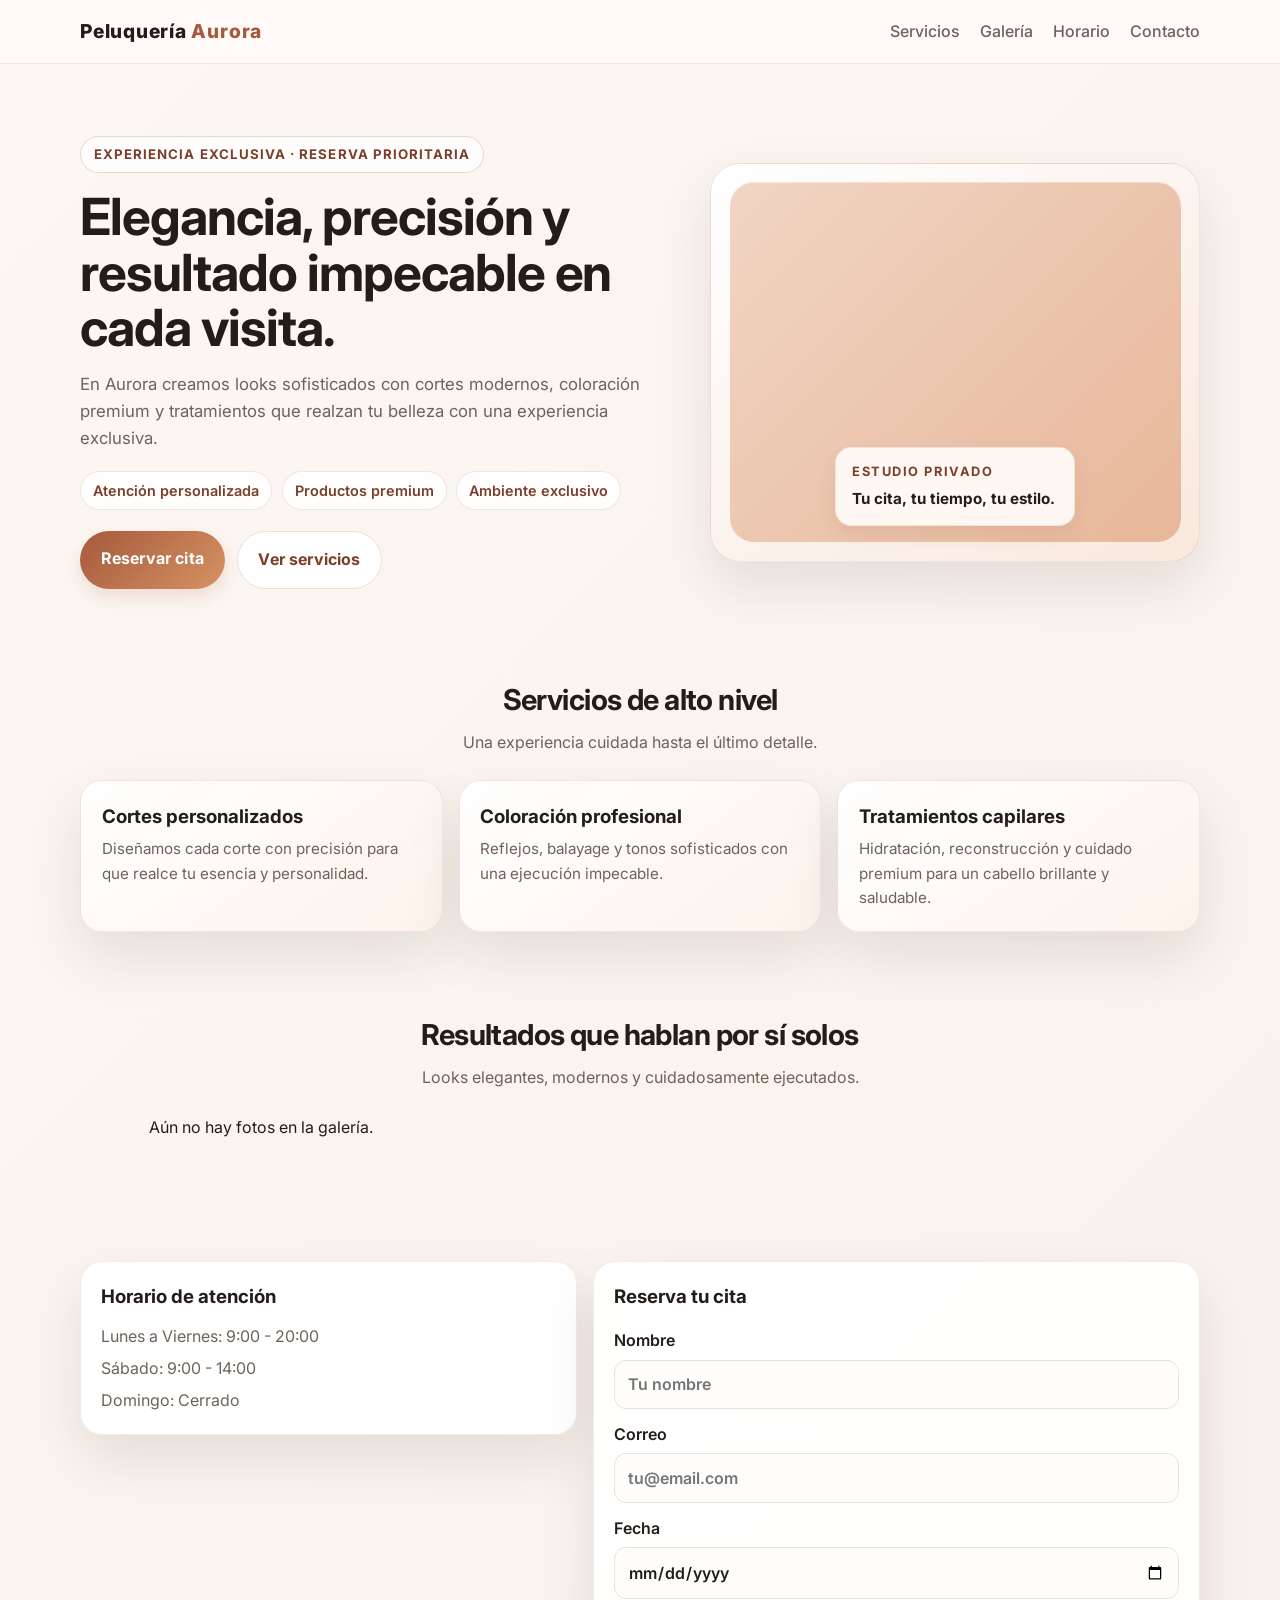
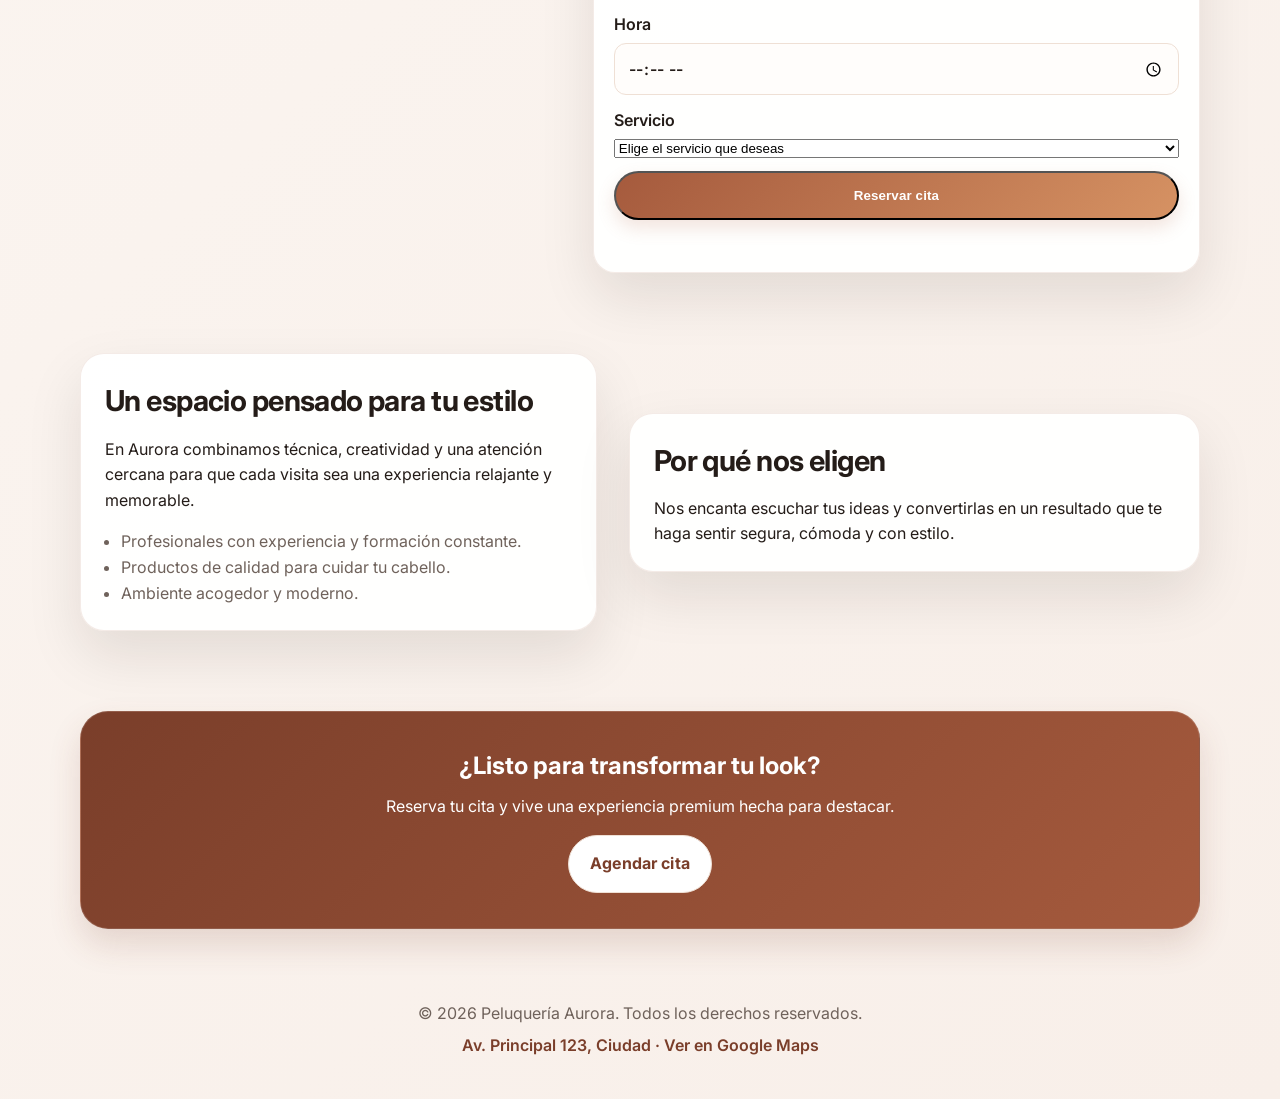
==== frontend/index.html @ 72f7fabd "barberia" ====
<!DOCTYPE html>
<html lang="es">
  <head>
    <meta charset="UTF-8" />
    <meta name="viewport" content="width=device-width, initial-scale=1.0" />
    <title>Peluquería Aurora | Estilo y cuidado para tu cabello</title>
    <meta
      name="description"
      content="Descubre una peluquería moderna con cortes, coloración y tratamientos personalizados."
    />
    <link rel="preconnect" href="https://fonts.googleapis.com" />
    <link rel="preconnect" href="https://fonts.gstatic.com" crossorigin />
    <link
      href="https://fonts.googleapis.com/css2?family=Inter:wght@400;500;600;700;800&display=swap"
      rel="stylesheet"
    />
    <link rel="stylesheet" href="styles.css" />
  </head>
  <body>
    <header>
      <div class="container">
        <nav>
          <a href="#" class="brand">Peluquería <span>Aurora</span></a>
          <div class="nav-links">
            <a href="#servicios">Servicios</a>
            <a href="#galeria">Galería</a>
            <a href="#horario">Horario</a>
            <a href="#contacto">Contacto</a>
          </div>
        </nav>
      </div>
    </header>

    <main>
      <section class="hero">
        <div class="container hero-grid">
          <div class="hero-content">
            <div class="hero-badge">Experiencia exclusiva · Reserva prioritaria</div>
            <h1>Elegancia, precisión y resultado impecable en cada visita.</h1>
            <p>
              En Aurora creamos looks sofisticados con cortes modernos, coloración premium y
              tratamientos que realzan tu belleza con una experiencia exclusiva.
            </p>
            <div class="hero-highlights">
              <span class="highlight-pill">Atención personalizada</span>
              <span class="highlight-pill">Productos premium</span>
              <span class="highlight-pill">Ambiente exclusivo</span>
            </div>
            <div class="button-group">
              <a href="#contacto" class="btn btn-primary">Reservar cita</a>
              <a href="#servicios" class="btn btn-secondary">Ver servicios</a>
            </div>
          </div>
          <div class="hero-card">
            <div class="image-placeholder">
              <div class="overlay-card">
                <span>Estudio privado</span>
                <p>Tu cita, tu tiempo, tu estilo.</p>
              </div>
            </div>
          </div>
        </div>
      </section>

      <section id="servicios">
        <div class="container">
          <div class="section-title">
            <h2>Servicios de alto nivel</h2>
            <p>Una experiencia cuidada hasta el último detalle.</p>
          </div>
          <div class="cards">
            <article class="card">
              <h3>Cortes personalizados</h3>
              <p>Diseñamos cada corte con precisión para que realce tu esencia y personalidad.</p>
            </article>
            <article class="card">
              <h3>Coloración profesional</h3>
              <p>Reflejos, balayage y tonos sofisticados con una ejecución impecable.</p>
            </article>
            <article class="card">
              <h3>Tratamientos capilares</h3>
              <p>Hidratación, reconstrucción y cuidado premium para un cabello brillante y saludable.</p>
            </article>
          </div>
        </div>
      </section>

      <section id="galeria">
        <div class="container">
          <div class="section-title">
            <h2>Resultados que hablan por sí solos</h2>
            <p>Looks elegantes, modernos y cuidadosamente ejecutados.</p>
          </div>
          <div class="gallery-grid" id="gallery-grid">
            <article class="gallery-card">
              <div class="gallery-image gallery-one"></div>
              <h3>Cortes modernos</h3>
              <p>Texturas limpias, volumen elegante y personalidad.</p>
            </article>
            <article class="gallery-card">
              <div class="gallery-image gallery-two"></div>
              <h3>Color sofisticado</h3>
              <p>Paletas de color con profundidad, luminosidad y refinamiento.</p>
            </article>
            <article class="gallery-card">
              <div class="gallery-image gallery-three"></div>
              <h3>Estilo y cuidado</h3>
              <p>Tratamientos que devuelven fuerza, brillo y suavidad.</p>
            </article>
          </div>
          <div class="button-group" id="gallery-pagination" style="justify-content:center; margin-top:1rem;"></div>
        </div>
      </section>

      <section id="horario">
        <div class="container info-grid">
          <div class="schedule-card">
            <h3>Horario de atención</h3>
            <ul>
              <li>Lunes a Viernes: 9:00 - 20:00</li>
              <li>Sábado: 9:00 - 14:00</li>
              <li>Domingo: Cerrado</li>
            </ul>
          </div>
          <form class="contact-form" id="reservation-form">
            <h3>Reserva tu cita</h3>
            <label>
              Nombre
              <input type="text" name="name" placeholder="Tu nombre" required />
            </label>
            <label>
              Correo
              <input type="email" name="email" placeholder="tu@email.com" required />
            </label>
            <label>
              Fecha
              <input type="date" name="date" required />
            </label>
            <label>
              Hora
              <input type="time" name="time" required />
            </label>
            <label>
              Servicio
              <select name="service" required>
                <option value="">Elige el servicio que deseas</option>
                <option value="Corte personalizado">Corte personalizado</option>
                <option value="Coloración profesional">Coloración profesional</option>
                <option value="Tratamiento capilar">Tratamiento capilar</option>
              </select>
            </label>
            <button type="submit" class="btn btn-primary">Reservar cita</button>
            <p class="form-message" id="form-message"></p>
          </form>
        </div>
      </section>

      <section id="sobre-nosotros">
        <div class="container about">
          <div class="about-box">
            <div class="section-title" style="text-align: left; margin-bottom: 0.75rem;">
              <h2>Un espacio pensado para tu estilo</h2>
            </div>
            <p>
              En Aurora combinamos técnica, creatividad y una atención cercana para que cada visita
              sea una experiencia relajante y memorable.
            </p>
            <ul class="about-list">
              <li>Profesionales con experiencia y formación constante.</li>
              <li>Productos de calidad para cuidar tu cabello.</li>
              <li>Ambiente acogedor y moderno.</li>
            </ul>
          </div>
          <div class="about-box">
            <div class="section-title" style="text-align: left; margin-bottom: 0.75rem;">
              <h2>Por qué nos eligen</h2>
            </div>
            <p>
              Nos encanta escuchar tus ideas y convertirlas en un resultado que te haga sentir
              segura, cómoda y con estilo.
            </p>
          </div>
        </div>
      </section>

      <section id="contacto">
        <div class="container">
          <div class="contact-banner">
            <h2>¿Listo para transformar tu look?</h2>
            <p style="margin: 0.5rem 0 1rem;">Reserva tu cita y vive una experiencia premium hecha para destacar.</p>
            <a href="https://wa.me/19143300160?text=Hola,%20quiero%20agendar%20una%20cita%20y%20recibir%20m%C3%A1s%20informaci%C3%B3n." class="btn btn-secondary" style="background: white; color: var(--primary-dark);">Agendar cita</a>
          </div>
        </div>
      </section>
    </main>

    <footer>
      <div class="container">
        <div class="footer-content">
          <p>© <span data-year></span> Peluquería Aurora. Todos los derechos reservados.</p>
          <a
            class="footer-link"
            href="https://www.google.com/maps/search/?api=1&query=Peluquería+Aurora"
            target="_blank"
            rel="noopener noreferrer"
          >
            Av. Principal 123, Ciudad · Ver en Google Maps
          </a>
        </div>
      </div>
    </footer>

    <script src="script.js"></script>
  </body>
</html>
---- frontend/styles.css ----
:root {
  --bg: #fcf7f3;
  --surface: #ffffff;
  --text: #241c18;
  --muted: #6f625b;
  --primary: #a55a3d;
  --primary-dark: #7a3e2a;
  --accent: #f1d5c4;
  --accent-2: #e8b799;
  --accent-3: #d69263;
  --border: #efe0d5;
  --shadow: 0 24px 55px rgba(31, 16, 10, 0.1);
}

* {
  box-sizing: border-box;
  margin: 0;
  padding: 0;
}

body {
  font-family: 'Inter', sans-serif;
  color: var(--text);
  background: linear-gradient(135deg, #fcf7f3 0%, #f8efe9 100%);
  line-height: 1.6;
  overflow-x: hidden;
}

a {
  color: inherit;
  text-decoration: none;
}

img {
  max-width: 100%;
  display: block;
}

.container {
  width: min(1120px, calc(100% - 2rem));
  margin: 0 auto;
}

header {
  background: rgba(255, 250, 247, 0.95);
  position: sticky;
  top: 0;
  z-index: 10;
  border-bottom: 1px solid rgba(167, 102, 70, 0.12);
}

nav {
  display: flex;
  justify-content: space-between;
  align-items: center;
  padding: 1rem 0;
}

.brand {
  font-size: 1.2rem;
  font-weight: 800;
  letter-spacing: 0.04em;
}

.brand span {
  color: var(--primary);
}

.nav-links {
  display: flex;
  gap: 1.25rem;
  color: var(--muted);
  font-weight: 500;
}

.hero {
  padding: 4.5rem 0 3rem;
}

.hero-grid {
  display: grid;
  grid-template-columns: 1.1fr 0.9fr;
  gap: 2rem;
  align-items: center;
}

.hero-content {
  max-width: 640px;
}

.hero-badge {
  display: inline-block;
  padding: 0.45rem 0.8rem;
  border-radius: 999px;
  border: 1px solid rgba(167, 102, 70, 0.24);
  background: rgba(255, 255, 255, 0.72);
  color: var(--primary-dark);
  font-size: 0.83rem;
  font-weight: 700;
  letter-spacing: 0.08em;
  text-transform: uppercase;
  margin-bottom: 1rem;
}

.hero h1 {
  font-size: clamp(2rem, 4vw, 3.25rem);
  line-height: 1.08;
  margin-bottom: 1rem;
  letter-spacing: -0.02em;
}

.hero p {
  color: var(--muted);
  font-size: 1.05rem;
  margin-bottom: 1.2rem;
  max-width: 600px;
}

.hero-highlights {
  display: flex;
  flex-wrap: wrap;
  gap: 0.6rem;
  margin-bottom: 1.3rem;
}

.highlight-pill {
  padding: 0.45rem 0.75rem;
  border-radius: 999px;
  background: rgba(255, 255, 255, 0.84);
  border: 1px solid rgba(167, 102, 70, 0.16);
  color: var(--primary-dark);
  font-size: 0.9rem;
  font-weight: 600;
}

.button-group {
  display: flex;
  flex-wrap: wrap;
  gap: 0.75rem;
}

.btn {
  display: inline-block;
  border-radius: 999px;
  padding: 0.95rem 1.3rem;
  font-weight: 700;
  letter-spacing: 0.01em;
  transition: transform 0.2s ease, box-shadow 0.2s ease, background 0.2s ease;
}

.btn:hover {
  transform: translateY(-2px);
  box-shadow: 0 10px 20px rgba(122, 62, 42, 0.12);
}

.btn-primary {
  background: linear-gradient(135deg, var(--primary), var(--accent-3));
  color: white;
  box-shadow: 0 8px 18px rgba(185, 107, 79, 0.18);
}

.btn-secondary {
  background: rgba(255, 255, 255, 0.95);
  color: var(--primary-dark);
  border: 1px solid var(--border);
}

.hero-card {
  background: linear-gradient(145deg, rgba(255,255,255,0.95), rgba(248,231,220,0.95));
  border: 1px solid rgba(167, 102, 70, 0.16);
  border-radius: 30px;
  padding: 1.15rem;
  box-shadow: var(--shadow);
}

.hero-card .image-placeholder {
  background: linear-gradient(135deg, var(--accent), var(--accent-2));
  border-radius: 24px;
  min-height: 360px;
  display: flex;
  align-items: end;
  justify-content: center;
  padding: 1rem;
  color: var(--primary-dark);
  font-weight: 700;
  box-shadow: inset 0 1px 0 rgba(255,255,255,0.4);
}

.overlay-card {
  background: rgba(255, 250, 247, 0.94);
  border: 1px solid rgba(167, 102, 70, 0.14);
  border-radius: 16px;
  padding: 0.9rem 1rem;
  width: 100%;
  max-width: 240px;
  box-shadow: 0 8px 20px rgba(88, 49, 31, 0.08);
}

.overlay-card span {
  display: block;
  font-size: 0.8rem;
  letter-spacing: 0.12em;
  text-transform: uppercase;
  color: var(--primary-dark);
  margin-bottom: 0.25rem;
}

.overlay-card p {
  margin: 0;
  color: var(--text);
  font-size: 0.95rem;
}

section {
  padding: 2.5rem 0;
}

.section-title {
  text-align: center;
  margin-bottom: 1.5rem;
}

.section-title h2 {
  font-size: 1.8rem;
  margin-bottom: 0.45rem;
  letter-spacing: -0.02em;
}

.section-title p {
  color: var(--muted);
}

.cards {
  display: grid;
  grid-template-columns: repeat(3, 1fr);
  gap: 1rem;
}

.card {
  background: linear-gradient(145deg, rgba(255,255,255,0.97), rgba(252, 242, 234, 0.96));
  border: 1px solid rgba(167, 102, 70, 0.14);
  border-radius: 22px;
  padding: 1.3rem;
  box-shadow: var(--shadow);
}

.card h3 {
  margin-bottom: 0.35rem;
}

.card p {
  color: var(--muted);
  font-size: 0.95rem;
}

.gallery-grid,
.testimonial-grid {
  display: grid;
  grid-template-columns: repeat(3, 1fr);
  gap: 1rem;
}

.gallery-card,
.review-card,
.schedule-card,
.contact-form {
  background: rgba(255,255,255,0.95);
  border: 1px solid rgba(167, 102, 70, 0.13);
  border-radius: 22px;
  padding: 1.25rem;
  box-shadow: var(--shadow);
}

.gallery-image {
  border-radius: 14px;
  min-height: 180px;
  margin-bottom: 0.8rem;
  background-size: cover;
  background-position: center;
}

.gallery-one {
  background: linear-gradient(135deg, #f8ddd0, #e9aa83);
}

.gallery-two {
  background: linear-gradient(135deg, #f4dbc8, #ca7a53);
}

.gallery-three {
  background: linear-gradient(135deg, #f6e2d2, #a95c3b);
}

.review-card p {
  color: var(--muted);
  margin-bottom: 0.5rem;
}

.info-grid {
  display: grid;
  grid-template-columns: 0.9fr 1.1fr;
  gap: 1rem;
  align-items: start;
}

.schedule-card ul {
  list-style: none;
  margin-top: 0.8rem;
  color: var(--muted);
}

.schedule-card li + li {
  margin-top: 0.4rem;
}

.contact-form {
  display: flex;
  flex-direction: column;
  gap: 0.8rem;
}

.contact-form h3 {
  margin-bottom: 0.25rem;
}

.contact-form label {
  display: flex;
  flex-direction: column;
  gap: 0.35rem;
  font-weight: 600;
  color: var(--text);
}

.contact-form input,
.contact-form textarea {
  border: 1px solid var(--border);
  border-radius: 12px;
  padding: 0.7rem 0.8rem;
  font: inherit;
  color: var(--text);
  background: #fffdfb;
}

.contact-form input:focus,
.contact-form textarea:focus {
  outline: 2px solid rgba(185, 107, 79, 0.2);
  border-color: var(--primary);
}

.form-message {
  min-height: 1.2rem;
  color: var(--primary-dark);
  font-weight: 600;
}

.about {
  display: grid;
  grid-template-columns: 0.95fr 1.05fr;
  gap: 2rem;
  align-items: center;
}

.about-box {
  background: rgba(255,255,255,0.95);
  border: 1px solid rgba(167, 102, 70, 0.13);
  border-radius: 24px;
  padding: 1.5rem;
  box-shadow: var(--shadow);
}

.about-list {
  margin-top: 1rem;
  padding-left: 1rem;
  color: var(--muted);
}

.contact-banner {
  background: linear-gradient(135deg, var(--primary-dark), var(--primary));
  color: white;
  border-radius: 28px;
  padding: 2.2rem;
  text-align: center;
  box-shadow: 0 16px 32px rgba(122, 62, 42, 0.16);
  border: 1px solid rgba(255,255,255,0.14);
}

footer {
  padding: 2rem 0 2.5rem;
  color: var(--muted);
  text-align: center;
}

.footer-content {
  display: flex;
  flex-direction: column;
  gap: 0.4rem;
  align-items: center;
}

.footer-link {
  color: var(--primary-dark);
  font-weight: 600;
}

@media (max-width: 860px) {
  .hero-grid,
  .about,
  .cards,
  .gallery-grid,
  .testimonial-grid,
  .info-grid {
    grid-template-columns: 1fr;
  }

  .hero {
    padding-top: 2.5rem;
  }
}

@media (max-width: 640px) {
  .nav-links {
    display: none;
  }

  .hero h1 {
    font-size: 2rem;
  }
}
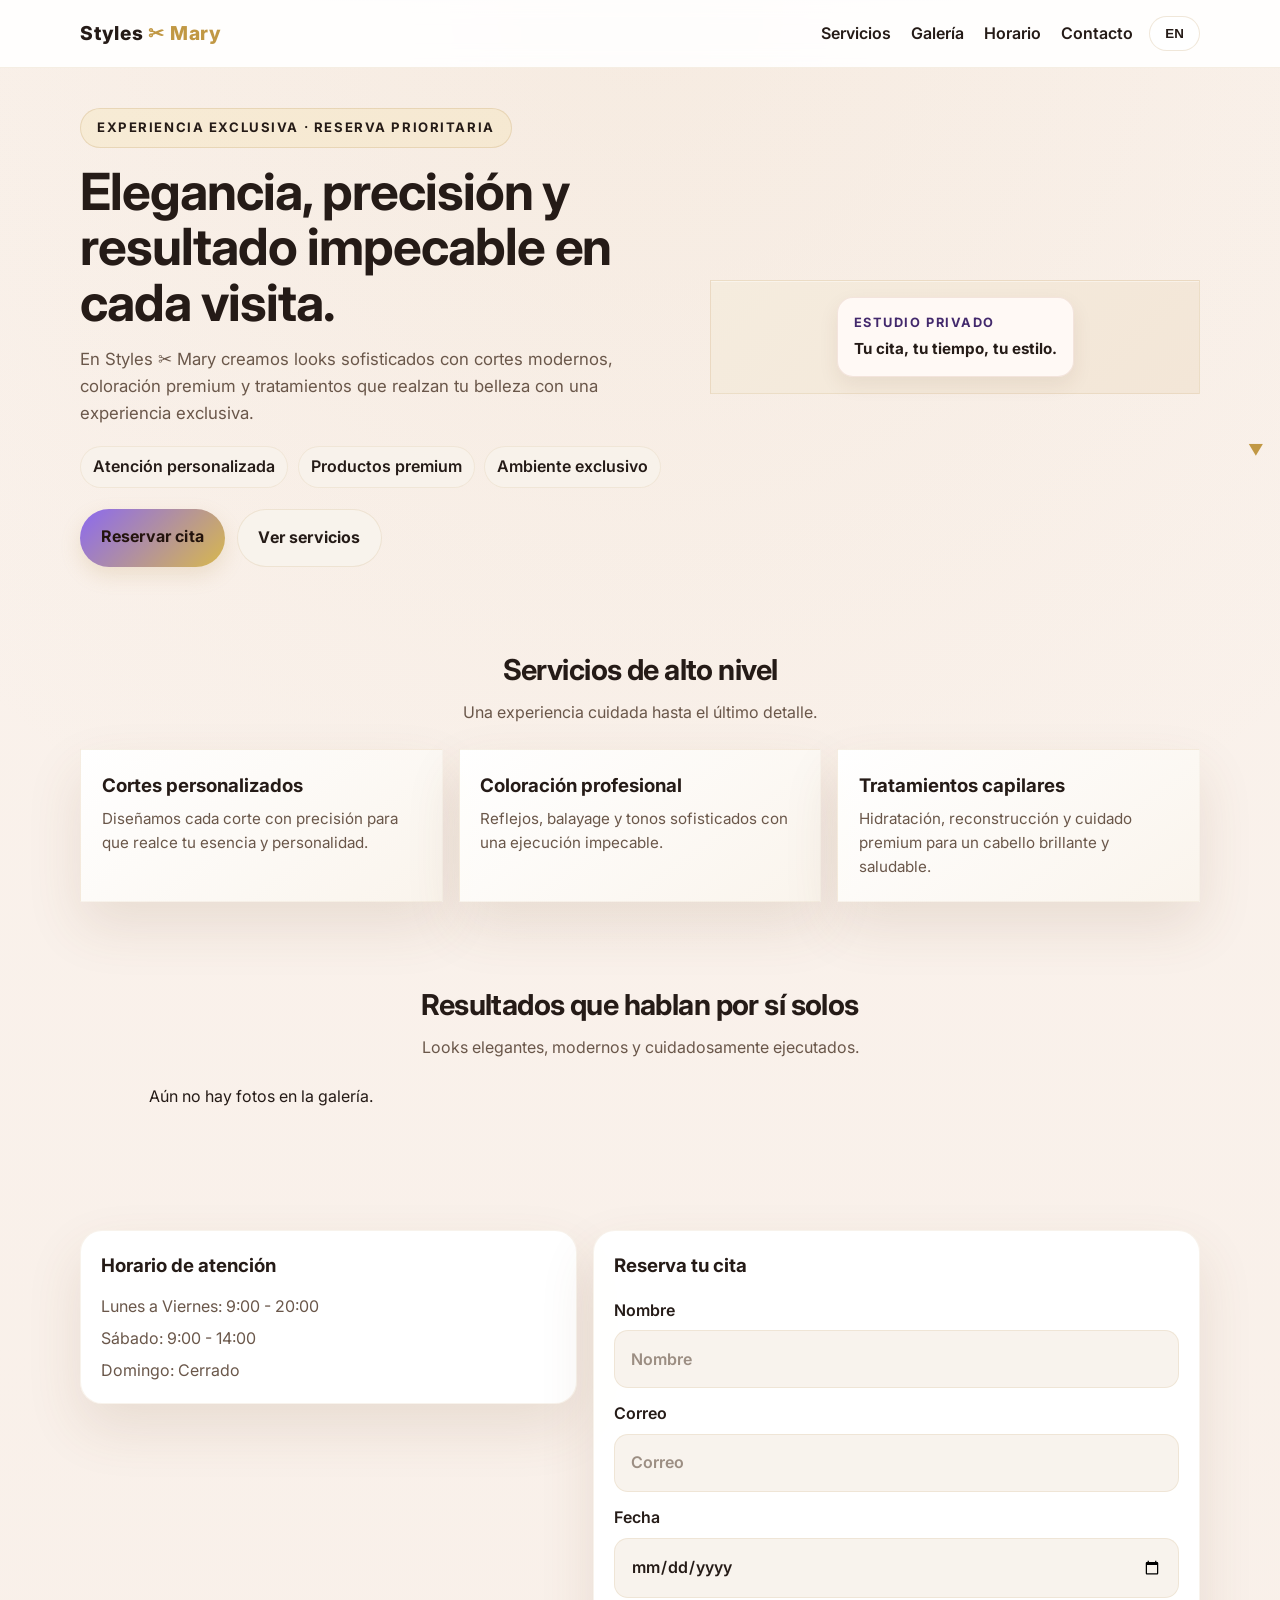
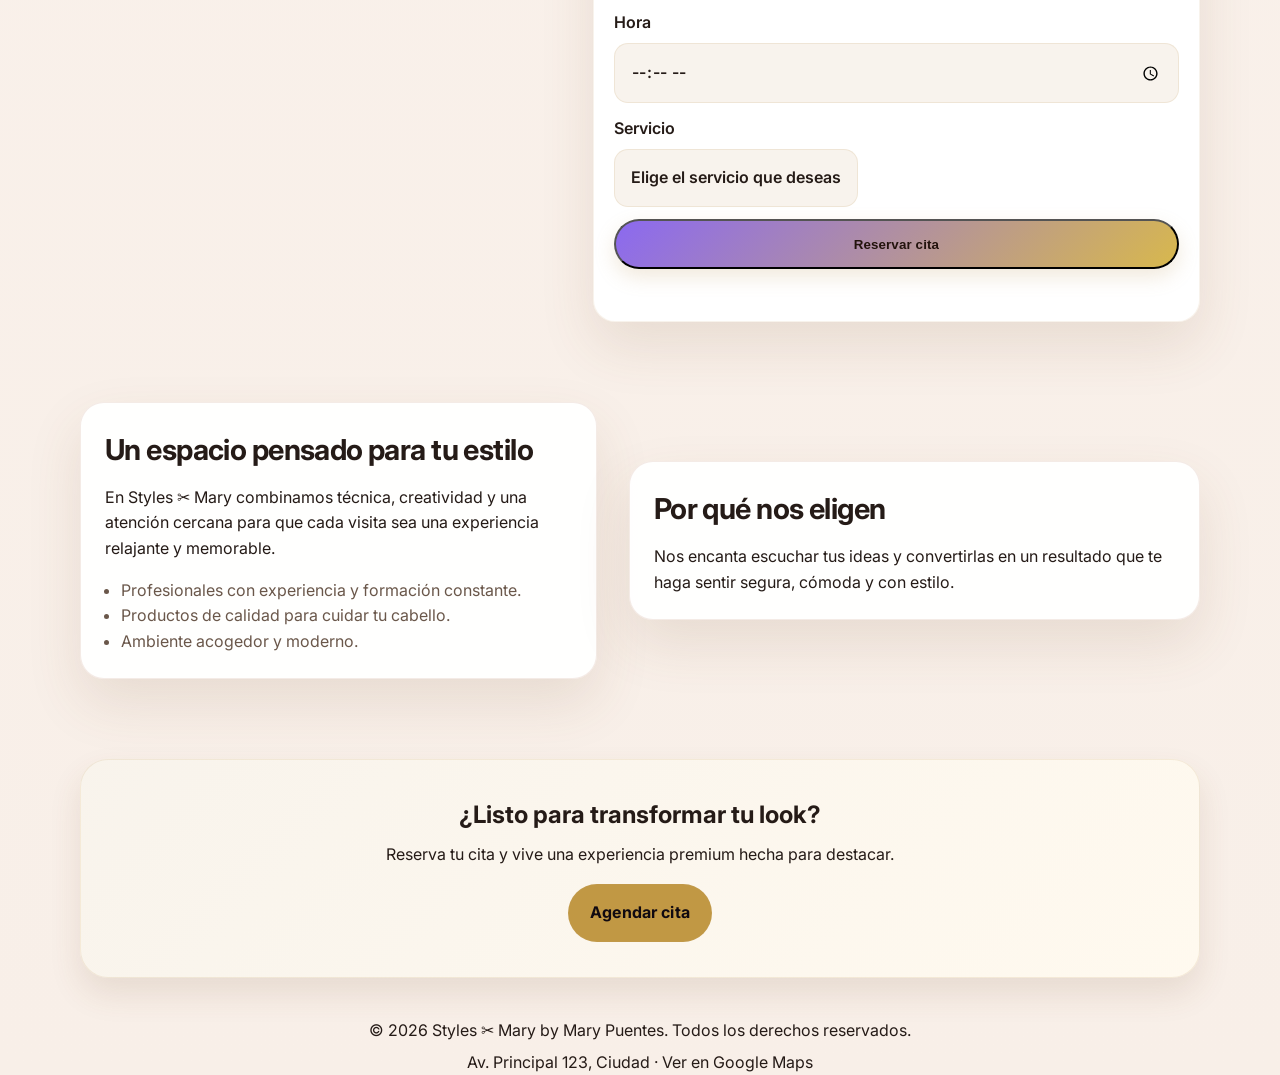
==== commit 8810287c: "Primer despliegue de mi app con Postgres" ====
--- a/frontend/index.html
+++ b/frontend/index.html
@@ -1,215 +1,221 @@
-<!DOCTYPE html>
-<html lang="es">
-  <head>
-    <meta charset="UTF-8" />
-    <meta name="viewport" content="width=device-width, initial-scale=1.0" />
-    <title>Peluquería Aurora | Estilo y cuidado para tu cabello</title>
-    <meta
-      name="description"
-      content="Descubre una peluquería moderna con cortes, coloración y tratamientos personalizados."
-    />
-    <link rel="preconnect" href="https://fonts.googleapis.com" />
-    <link rel="preconnect" href="https://fonts.gstatic.com" crossorigin />
-    <link
-      href="https://fonts.googleapis.com/css2?family=Inter:wght@400;500;600;700;800&display=swap"
-      rel="stylesheet"
-    />
-    <link rel="stylesheet" href="styles.css" />
-  </head>
-  <body>
-    <header>
-      <div class="container">
-        <nav>
-          <a href="#" class="brand">Peluquería <span>Aurora</span></a>
-          <div class="nav-links">
-            <a href="#servicios">Servicios</a>
-            <a href="#galeria">Galería</a>
-            <a href="#horario">Horario</a>
-            <a href="#contacto">Contacto</a>
-          </div>
-        </nav>
-      </div>
-    </header>
-
-    <main>
-      <section class="hero">
-        <div class="container hero-grid">
-          <div class="hero-content">
-            <div class="hero-badge">Experiencia exclusiva · Reserva prioritaria</div>
-            <h1>Elegancia, precisión y resultado impecable en cada visita.</h1>
-            <p>
-              En Aurora creamos looks sofisticados con cortes modernos, coloración premium y
-              tratamientos que realzan tu belleza con una experiencia exclusiva.
-            </p>
-            <div class="hero-highlights">
-              <span class="highlight-pill">Atención personalizada</span>
-              <span class="highlight-pill">Productos premium</span>
-              <span class="highlight-pill">Ambiente exclusivo</span>
-            </div>
-            <div class="button-group">
-              <a href="#contacto" class="btn btn-primary">Reservar cita</a>
-              <a href="#servicios" class="btn btn-secondary">Ver servicios</a>
-            </div>
-          </div>
-          <div class="hero-card">
-            <div class="image-placeholder">
-              <div class="overlay-card">
-                <span>Estudio privado</span>
-                <p>Tu cita, tu tiempo, tu estilo.</p>
-              </div>
-            </div>
-          </div>
-        </div>
-      </section>
-
-      <section id="servicios">
-        <div class="container">
-          <div class="section-title">
-            <h2>Servicios de alto nivel</h2>
-            <p>Una experiencia cuidada hasta el último detalle.</p>
-          </div>
-          <div class="cards">
-            <article class="card">
-              <h3>Cortes personalizados</h3>
-              <p>Diseñamos cada corte con precisión para que realce tu esencia y personalidad.</p>
-            </article>
-            <article class="card">
-              <h3>Coloración profesional</h3>
-              <p>Reflejos, balayage y tonos sofisticados con una ejecución impecable.</p>
-            </article>
-            <article class="card">
-              <h3>Tratamientos capilares</h3>
-              <p>Hidratación, reconstrucción y cuidado premium para un cabello brillante y saludable.</p>
-            </article>
-          </div>
-        </div>
-      </section>
-
-      <section id="galeria">
-        <div class="container">
-          <div class="section-title">
-            <h2>Resultados que hablan por sí solos</h2>
-            <p>Looks elegantes, modernos y cuidadosamente ejecutados.</p>
-          </div>
-          <div class="gallery-grid" id="gallery-grid">
-            <article class="gallery-card">
-              <div class="gallery-image gallery-one"></div>
-              <h3>Cortes modernos</h3>
-              <p>Texturas limpias, volumen elegante y personalidad.</p>
-            </article>
-            <article class="gallery-card">
-              <div class="gallery-image gallery-two"></div>
-              <h3>Color sofisticado</h3>
-              <p>Paletas de color con profundidad, luminosidad y refinamiento.</p>
-            </article>
-            <article class="gallery-card">
-              <div class="gallery-image gallery-three"></div>
-              <h3>Estilo y cuidado</h3>
-              <p>Tratamientos que devuelven fuerza, brillo y suavidad.</p>
-            </article>
-          </div>
-          <div class="button-group" id="gallery-pagination" style="justify-content:center; margin-top:1rem;"></div>
-        </div>
-      </section>
-
-      <section id="horario">
-        <div class="container info-grid">
-          <div class="schedule-card">
-            <h3>Horario de atención</h3>
-            <ul>
-              <li>Lunes a Viernes: 9:00 - 20:00</li>
-              <li>Sábado: 9:00 - 14:00</li>
-              <li>Domingo: Cerrado</li>
-            </ul>
-          </div>
-          <form class="contact-form" id="reservation-form">
-            <h3>Reserva tu cita</h3>
-            <label>
-              Nombre
-              <input type="text" name="name" placeholder="Tu nombre" required />
-            </label>
-            <label>
-              Correo
-              <input type="email" name="email" placeholder="tu@email.com" required />
-            </label>
-            <label>
-              Fecha
-              <input type="date" name="date" required />
-            </label>
-            <label>
-              Hora
-              <input type="time" name="time" required />
-            </label>
-            <label>
-              Servicio
-              <select name="service" required>
-                <option value="">Elige el servicio que deseas</option>
-                <option value="Corte personalizado">Corte personalizado</option>
-                <option value="Coloración profesional">Coloración profesional</option>
-                <option value="Tratamiento capilar">Tratamiento capilar</option>
-              </select>
-            </label>
-            <button type="submit" class="btn btn-primary">Reservar cita</button>
-            <p class="form-message" id="form-message"></p>
-          </form>
-        </div>
-      </section>
-
-      <section id="sobre-nosotros">
-        <div class="container about">
-          <div class="about-box">
-            <div class="section-title" style="text-align: left; margin-bottom: 0.75rem;">
-              <h2>Un espacio pensado para tu estilo</h2>
-            </div>
-            <p>
-              En Aurora combinamos técnica, creatividad y una atención cercana para que cada visita
-              sea una experiencia relajante y memorable.
-            </p>
-            <ul class="about-list">
-              <li>Profesionales con experiencia y formación constante.</li>
-              <li>Productos de calidad para cuidar tu cabello.</li>
-              <li>Ambiente acogedor y moderno.</li>
-            </ul>
-          </div>
-          <div class="about-box">
-            <div class="section-title" style="text-align: left; margin-bottom: 0.75rem;">
-              <h2>Por qué nos eligen</h2>
-            </div>
-            <p>
-              Nos encanta escuchar tus ideas y convertirlas en un resultado que te haga sentir
-              segura, cómoda y con estilo.
-            </p>
-          </div>
-        </div>
-      </section>
-
-      <section id="contacto">
-        <div class="container">
-          <div class="contact-banner">
-            <h2>¿Listo para transformar tu look?</h2>
-            <p style="margin: 0.5rem 0 1rem;">Reserva tu cita y vive una experiencia premium hecha para destacar.</p>
-            <a href="https://wa.me/19143300160?text=Hola,%20quiero%20agendar%20una%20cita%20y%20recibir%20m%C3%A1s%20informaci%C3%B3n." class="btn btn-secondary" style="background: white; color: var(--primary-dark);">Agendar cita</a>
-          </div>
-        </div>
-      </section>
-    </main>
-
-    <footer>
-      <div class="container">
-        <div class="footer-content">
-          <p>© <span data-year></span> Peluquería Aurora. Todos los derechos reservados.</p>
-          <a
-            class="footer-link"
-            href="https://www.google.com/maps/search/?api=1&query=Peluquería+Aurora"
-            target="_blank"
-            rel="noopener noreferrer"
-          >
-            Av. Principal 123, Ciudad · Ver en Google Maps
-          </a>
-        </div>
-      </div>
-    </footer>
-
-    <script src="script.js"></script>
-  </body>
-</html>
+<!DOCTYPE html>
+<html lang="es">
+  <head>
+    <meta charset="UTF-8" />
+    <meta name="viewport" content="width=device-width, initial-scale=1.0" />
+    <title data-i18n="titleTag">Styles ✂ Mary | Salón premium de Mary Puentes</title>
+    <meta
+      name="description"
+      content="Styles ✂ Mary es un salón premium de Mary Puentes con cortes, color y tratamientos exclusivos."
+      data-i18n-meta="metaDescription"
+    />
+    <link rel="preconnect" href="https://fonts.googleapis.com" />
+    <link rel="preconnect" href="https://fonts.gstatic.com" crossorigin />
+    <link
+      href="https://fonts.googleapis.com/css2?family=Inter:wght@400;500;600;700;800&display=swap"
+      rel="stylesheet"
+    />
+    <link rel="stylesheet" href="styles.css" />
+  </head>
+  <body>
+    <header>
+      <div class="container">
+        <nav>
+          <a href="#" class="brand">Styles <span>✂ Mary</span></a>
+          <div class="nav-actions">
+            <div class="nav-links">
+              <a href="#servicios" data-i18n="services">Servicios</a>
+              <a href="#galeria" data-i18n="gallery">Galería</a>
+              <a href="#horario" data-i18n="schedule">Horario</a>
+              <a href="#contacto" data-i18n="contact">Contacto</a>
+            </div>
+            <button class="lang-toggle" id="lang-toggle" type="button">EN</button>
+          </div>
+        </nav>
+      </div>
+    </header>
+
+    <main>
+      <section class="hero">
+        <div class="container hero-grid">
+          <div class="hero-content">
+            <div class="hero-badge" data-i18n="badge">Experiencia premium · Reserva exclusiva</div>
+            <h1 data-i18n="title">Estilo, lujo y resultados impecables con Mary Puentes.</h1>
+            <p data-i18n="description">
+              En Styles ✂ Mary, Mary Puentes crea looks premium con cortes modernos, coloración de alto impacto y tratamientos exclusivos.
+            </p>
+            <div class="hero-highlights">
+              <span class="highlight-pill" data-i18n="highlight1">Atención personalizada</span>
+              <span class="highlight-pill" data-i18n="highlight2">Acabados de lujo</span>
+              <span class="highlight-pill" data-i18n="highlight3">Estilo sofisticado</span>
+            </div>
+            <div class="button-group">
+              <a href="#contacto" class="btn btn-primary" data-i18n="primaryBtn">Reservar cita</a>
+              <a href="#servicios" class="btn btn-secondary" data-i18n="secondaryBtn">Ver servicios</a>
+            </div>
+          </div>
+          <div class="hero-card">
+            <div class="image-placeholder">
+              <div class="overlay-card">
+                <span data-i18n="overlayTitle">Estudio privado</span>
+                <p data-i18n="overlayText">Tu cita, tu tiempo, tu estilo.</p>
+              </div>
+            </div>
+          </div>
+        </div>
+      </section>
+
+      <section id="servicios">
+        <div class="container">
+          <div class="section-title">
+            <h2 data-i18n="sectionTitle1">Servicios de alto nivel</h2>
+            <p data-i18n="sectionText1">Una experiencia cuidada hasta el último detalle.</p>
+          </div>
+          <div class="cards">
+            <article class="card">
+              <h3 data-i18n="card1Title">Cortes personalizados</h3>
+              <p data-i18n="card1Text">Diseñamos cada corte con precisión para que realce tu esencia y personalidad.</p>
+            </article>
+            <article class="card">
+              <h3 data-i18n="card2Title">Coloración profesional</h3>
+              <p data-i18n="card2Text">Reflejos, balayage y tonos sofisticados con una ejecución impecable.</p>
+            </article>
+            <article class="card">
+              <h3 data-i18n="card3Title">Tratamientos capilares</h3>
+              <p data-i18n="card3Text">Hidratación, reconstrucción y cuidado premium para un cabello brillante y saludable.</p>
+            </article>
+          </div>
+        </div>
+      </section>
+
+      <section id="galeria">
+        <div class="container">
+          <div class="section-title">
+            <h2 data-i18n="galleryTitle">Resultados que hablan por sí solos</h2>
+            <p data-i18n="galleryText">Looks elegantes, modernos y cuidadosamente ejecutados.</p>
+          </div>
+          <div class="gallery-grid" id="gallery-grid">
+            <article class="gallery-card">
+              <div class="gallery-image gallery-one"></div>
+              <h3 data-i18n="gallery1Title">Cortes modernos</h3>
+              <p data-i18n="gallery1Text">Texturas limpias, volumen elegante y personalidad.</p>
+            </article>
+            <article class="gallery-card">
+              <div class="gallery-image gallery-two"></div>
+              <h3 data-i18n="gallery2Title">Color sofisticado</h3>
+              <p data-i18n="gallery2Text">Paletas de color con profundidad, luminosidad y refinamiento.</p>
+            </article>
+            <article class="gallery-card">
+              <div class="gallery-image gallery-three"></div>
+              <h3 data-i18n="gallery3Title">Estilo y cuidado</h3>
+              <p data-i18n="gallery3Text">Tratamientos que devuelven fuerza, brillo y suavidad.</p>
+            </article>
+          </div>
+          <div class="button-group gallery-pagination" id="gallery-pagination"></div>
+        </div>
+      </section>
+
+      <section id="horario">
+        <div class="container info-grid">
+          <div class="schedule-card">
+            <h3 data-i18n="scheduleTitle">Horario de atención</h3>
+            <ul>
+              <li data-i18n="scheduleWeekdays">Lunes a Viernes: 9:00 - 20:00</li>
+              <li data-i18n="scheduleSaturday">Sábado: 9:00 - 14:00</li>
+              <li data-i18n="scheduleSunday">Domingo: Cerrado</li>
+            </ul>
+          </div>
+          <form class="contact-form" id="reservation-form">
+            <h3 data-i18n="formTitle">Reserva tu cita</h3>
+            <label>
+              <span data-i18n="nameLabel">Nombre</span>
+              <input type="text" name="name" placeholder="Tu nombre" data-i18n-placeholder="nameLabel" required />
+            </label>
+            <label>
+              <span data-i18n="emailLabel">Correo</span>
+              <input type="email" name="email" placeholder="tu@email.com" data-i18n-placeholder="emailLabel" required />
+            </label>
+            <label>
+              <span data-i18n="dateLabel">Fecha</span>
+              <input type="date" name="date" required />
+            </label>
+            <label>
+              <span data-i18n="timeLabel">Hora</span>
+              <input type="time" name="time" required />
+            </label>
+            <label class="select-label">
+              <span data-i18n="serviceLabel">Servicio</span>
+              <div class="select-wrap">
+                <select name="service" required>
+                  <option value="" data-i18n="servicePlaceholder">Elige el servicio que deseas</option>
+                  <option value="Corte personalizado" data-i18n="serviceOpt1">Corte personalizado</option>
+                  <option value="Coloración profesional" data-i18n="serviceOpt2">Coloración profesional</option>
+                  <option value="Tratamiento capilar" data-i18n="serviceOpt3">Tratamiento capilar</option>
+                </select>
+                <span class="select-arrow">▼</span>
+              </div>
+            </label>
+            <button type="submit" class="btn btn-primary" data-i18n="submitBtn">Reservar cita</button>
+            <p class="form-message" id="form-message"></p>
+          </form>
+        </div>
+      </section>
+
+      <section id="sobre-nosotros">
+        <div class="container about">
+          <div class="about-box">
+            <div class="section-title section-title-left">
+              <h2 data-i18n="aboutTitle1">Un espacio pensado para tu estilo</h2>
+            </div>
+            <p data-i18n="aboutText1">
+              Mary Puentes combina técnica experta, creatividad y una atención dedicada para que cada visita sea una experiencia lujosa y memorable.
+            </p>
+            <ul class="about-list">
+              <li data-i18n="aboutList1">Profesionales con experiencia y formación constante.</li>
+              <li data-i18n="aboutList2">Productos de calidad para cuidar tu cabello.</li>
+              <li data-i18n="aboutList3">Ambiente acogedor y moderno.</li>
+            </ul>
+          </div>
+          <div class="about-box">
+            <div class="section-title section-title-left">
+              <h2 data-i18n="aboutTitle2">Por qué nos eligen</h2>
+            </div>
+            <p data-i18n="aboutText2">
+              Nos encanta escuchar tus ideas y convertirlas en un resultado que te haga sentir
+              segura, cómoda y con estilo.
+            </p>
+          </div>
+        </div>
+      </section>
+
+      <section id="contacto">
+        <div class="container">
+          <div class="contact-banner">
+            <h2 data-i18n="bannerTitle">¿Listo para transformar tu look?</h2>
+            <p class="banner-text" data-i18n="bannerText">Reserva tu cita y vive una experiencia premium hecha para destacar.</p>
+            <a href="https://wa.me/19143300160?text=Hola,%20quiero%20agendar%20una%20cita%20con%20Mary%20Puentes" class="btn btn-secondary whatsapp-link" data-i18n="bannerBtn" data-i18n-href="whatsappHref">Agendar cita</a>
+          </div>
+        </div>
+      </section>
+    </main>
+
+    <footer>
+      <div class="container">
+        <div class="footer-content">
+          <p>© <span data-year></span> <span data-i18n="footerText">Styles ✂ Mary by Mary Puentes. Todos los derechos reservados.</span></p>
+          <a
+            class="footer-link"
+            href="https://www.google.com/maps/place/My+Salon+Suite+of+New+Rochelle/@40.8971447,-73.796011,747m/data=!3m2!1e3!4b1!4m6!3m5!1s0x89c28ddd1dfd01dd:0x34401b28cedd7f88!8m2!3d40.8971447!4d-73.796011!16s%2Fg%2F11pv8j8x1k!18m1!1e1?entry=ttu&g_ep=EgoyMDI2MDYyOS4wIKXMDSoASAFQAw%3D%3D"
+            target="_blank"
+            rel="noopener noreferrer"
+            data-i18n="footerMap"
+          >
+            My Salon Suite of New Rochelle
+          </a>
+        </div>
+      </div>
+    </footer>
+
+    <script src="script.js"></script>
+  </body>
+</html>
--- a/frontend/styles.css
+++ b/frontend/styles.css
@@ -1,428 +1,493 @@
-:root {
-  --bg: #fcf7f3;
-  --surface: #ffffff;
-  --text: #241c18;
-  --muted: #6f625b;
-  --primary: #a55a3d;
-  --primary-dark: #7a3e2a;
-  --accent: #f1d5c4;
-  --accent-2: #e8b799;
-  --accent-3: #d69263;
-  --border: #efe0d5;
-  --shadow: 0 24px 55px rgba(31, 16, 10, 0.1);
-}
-
-* {
-  box-sizing: border-box;
-  margin: 0;
-  padding: 0;
-}
-
-body {
-  font-family: 'Inter', sans-serif;
-  color: var(--text);
-  background: linear-gradient(135deg, #fcf7f3 0%, #f8efe9 100%);
-  line-height: 1.6;
-  overflow-x: hidden;
-}
-
-a {
-  color: inherit;
-  text-decoration: none;
-}
-
-img {
-  max-width: 100%;
-  display: block;
-}
-
-.container {
-  width: min(1120px, calc(100% - 2rem));
-  margin: 0 auto;
-}
-
-header {
-  background: rgba(255, 250, 247, 0.95);
-  position: sticky;
-  top: 0;
-  z-index: 10;
-  border-bottom: 1px solid rgba(167, 102, 70, 0.12);
-}
-
-nav {
-  display: flex;
-  justify-content: space-between;
-  align-items: center;
-  padding: 1rem 0;
-}
-
-.brand {
-  font-size: 1.2rem;
-  font-weight: 800;
-  letter-spacing: 0.04em;
-}
-
-.brand span {
-  color: var(--primary);
-}
-
-.nav-links {
-  display: flex;
-  gap: 1.25rem;
-  color: var(--muted);
-  font-weight: 500;
-}
-
-.hero {
-  padding: 4.5rem 0 3rem;
-}
-
-.hero-grid {
-  display: grid;
-  grid-template-columns: 1.1fr 0.9fr;
-  gap: 2rem;
-  align-items: center;
-}
-
-.hero-content {
-  max-width: 640px;
-}
-
-.hero-badge {
-  display: inline-block;
-  padding: 0.45rem 0.8rem;
-  border-radius: 999px;
-  border: 1px solid rgba(167, 102, 70, 0.24);
-  background: rgba(255, 255, 255, 0.72);
-  color: var(--primary-dark);
-  font-size: 0.83rem;
-  font-weight: 700;
-  letter-spacing: 0.08em;
-  text-transform: uppercase;
-  margin-bottom: 1rem;
-}
-
-.hero h1 {
-  font-size: clamp(2rem, 4vw, 3.25rem);
-  line-height: 1.08;
-  margin-bottom: 1rem;
-  letter-spacing: -0.02em;
-}
-
-.hero p {
-  color: var(--muted);
-  font-size: 1.05rem;
-  margin-bottom: 1.2rem;
-  max-width: 600px;
-}
-
-.hero-highlights {
-  display: flex;
-  flex-wrap: wrap;
-  gap: 0.6rem;
-  margin-bottom: 1.3rem;
-}
-
-.highlight-pill {
-  padding: 0.45rem 0.75rem;
-  border-radius: 999px;
-  background: rgba(255, 255, 255, 0.84);
-  border: 1px solid rgba(167, 102, 70, 0.16);
-  color: var(--primary-dark);
-  font-size: 0.9rem;
-  font-weight: 600;
-}
-
-.button-group {
-  display: flex;
-  flex-wrap: wrap;
-  gap: 0.75rem;
-}
-
-.btn {
-  display: inline-block;
-  border-radius: 999px;
-  padding: 0.95rem 1.3rem;
-  font-weight: 700;
-  letter-spacing: 0.01em;
-  transition: transform 0.2s ease, box-shadow 0.2s ease, background 0.2s ease;
-}
-
-.btn:hover {
-  transform: translateY(-2px);
-  box-shadow: 0 10px 20px rgba(122, 62, 42, 0.12);
-}
-
-.btn-primary {
-  background: linear-gradient(135deg, var(--primary), var(--accent-3));
-  color: white;
-  box-shadow: 0 8px 18px rgba(185, 107, 79, 0.18);
-}
-
-.btn-secondary {
-  background: rgba(255, 255, 255, 0.95);
-  color: var(--primary-dark);
-  border: 1px solid var(--border);
-}
-
-.hero-card {
-  background: linear-gradient(145deg, rgba(255,255,255,0.95), rgba(248,231,220,0.95));
-  border: 1px solid rgba(167, 102, 70, 0.16);
-  border-radius: 30px;
-  padding: 1.15rem;
-  box-shadow: var(--shadow);
-}
-
-.hero-card .image-placeholder {
-  background: linear-gradient(135deg, var(--accent), var(--accent-2));
-  border-radius: 24px;
-  min-height: 360px;
-  display: flex;
-  align-items: end;
-  justify-content: center;
-  padding: 1rem;
-  color: var(--primary-dark);
-  font-weight: 700;
-  box-shadow: inset 0 1px 0 rgba(255,255,255,0.4);
-}
-
-.overlay-card {
-  background: rgba(255, 250, 247, 0.94);
-  border: 1px solid rgba(167, 102, 70, 0.14);
-  border-radius: 16px;
-  padding: 0.9rem 1rem;
-  width: 100%;
-  max-width: 240px;
-  box-shadow: 0 8px 20px rgba(88, 49, 31, 0.08);
-}
-
-.overlay-card span {
-  display: block;
-  font-size: 0.8rem;
-  letter-spacing: 0.12em;
-  text-transform: uppercase;
-  color: var(--primary-dark);
-  margin-bottom: 0.25rem;
-}
-
-.overlay-card p {
-  margin: 0;
-  color: var(--text);
-  font-size: 0.95rem;
-}
-
-section {
-  padding: 2.5rem 0;
-}
-
-.section-title {
-  text-align: center;
-  margin-bottom: 1.5rem;
-}
-
-.section-title h2 {
-  font-size: 1.8rem;
-  margin-bottom: 0.45rem;
-  letter-spacing: -0.02em;
-}
-
-.section-title p {
-  color: var(--muted);
-}
-
-.cards {
-  display: grid;
-  grid-template-columns: repeat(3, 1fr);
-  gap: 1rem;
-}
-
-.card {
-  background: linear-gradient(145deg, rgba(255,255,255,0.97), rgba(252, 242, 234, 0.96));
-  border: 1px solid rgba(167, 102, 70, 0.14);
-  border-radius: 22px;
-  padding: 1.3rem;
-  box-shadow: var(--shadow);
-}
-
-.card h3 {
-  margin-bottom: 0.35rem;
-}
-
-.card p {
-  color: var(--muted);
-  font-size: 0.95rem;
-}
-
-.gallery-grid,
-.testimonial-grid {
-  display: grid;
-  grid-template-columns: repeat(3, 1fr);
-  gap: 1rem;
-}
-
-.gallery-card,
-.review-card,
-.schedule-card,
-.contact-form {
-  background: rgba(255,255,255,0.95);
-  border: 1px solid rgba(167, 102, 70, 0.13);
-  border-radius: 22px;
-  padding: 1.25rem;
-  box-shadow: var(--shadow);
-}
-
-.gallery-image {
-  border-radius: 14px;
-  min-height: 180px;
-  margin-bottom: 0.8rem;
-  background-size: cover;
-  background-position: center;
-}
-
-.gallery-one {
-  background: linear-gradient(135deg, #f8ddd0, #e9aa83);
-}
-
-.gallery-two {
-  background: linear-gradient(135deg, #f4dbc8, #ca7a53);
-}
-
-.gallery-three {
-  background: linear-gradient(135deg, #f6e2d2, #a95c3b);
-}
-
-.review-card p {
-  color: var(--muted);
-  margin-bottom: 0.5rem;
-}
-
-.info-grid {
-  display: grid;
-  grid-template-columns: 0.9fr 1.1fr;
-  gap: 1rem;
-  align-items: start;
-}
-
-.schedule-card ul {
-  list-style: none;
-  margin-top: 0.8rem;
-  color: var(--muted);
-}
-
-.schedule-card li + li {
-  margin-top: 0.4rem;
-}
-
-.contact-form {
-  display: flex;
-  flex-direction: column;
-  gap: 0.8rem;
-}
-
-.contact-form h3 {
-  margin-bottom: 0.25rem;
-}
-
-.contact-form label {
-  display: flex;
-  flex-direction: column;
-  gap: 0.35rem;
-  font-weight: 600;
-  color: var(--text);
-}
-
-.contact-form input,
-.contact-form textarea {
-  border: 1px solid var(--border);
-  border-radius: 12px;
-  padding: 0.7rem 0.8rem;
-  font: inherit;
-  color: var(--text);
-  background: #fffdfb;
-}
-
-.contact-form input:focus,
-.contact-form textarea:focus {
-  outline: 2px solid rgba(185, 107, 79, 0.2);
-  border-color: var(--primary);
-}
-
-.form-message {
-  min-height: 1.2rem;
-  color: var(--primary-dark);
-  font-weight: 600;
-}
-
-.about {
-  display: grid;
-  grid-template-columns: 0.95fr 1.05fr;
-  gap: 2rem;
-  align-items: center;
-}
-
-.about-box {
-  background: rgba(255,255,255,0.95);
-  border: 1px solid rgba(167, 102, 70, 0.13);
-  border-radius: 24px;
-  padding: 1.5rem;
-  box-shadow: var(--shadow);
-}
-
-.about-list {
-  margin-top: 1rem;
-  padding-left: 1rem;
-  color: var(--muted);
-}
-
-.contact-banner {
-  background: linear-gradient(135deg, var(--primary-dark), var(--primary));
-  color: white;
-  border-radius: 28px;
-  padding: 2.2rem;
-  text-align: center;
-  box-shadow: 0 16px 32px rgba(122, 62, 42, 0.16);
-  border: 1px solid rgba(255,255,255,0.14);
-}
-
-footer {
-  padding: 2rem 0 2.5rem;
-  color: var(--muted);
-  text-align: center;
-}
-
-.footer-content {
-  display: flex;
-  flex-direction: column;
-  gap: 0.4rem;
-  align-items: center;
-}
-
-.footer-link {
-  color: var(--primary-dark);
-  font-weight: 600;
-}
-
-@media (max-width: 860px) {
-  .hero-grid,
-  .about,
-  .cards,
-  .gallery-grid,
-  .testimonial-grid,
-  .info-grid {
-    grid-template-columns: 1fr;
-  }
-
-  .hero {
-    padding-top: 2.5rem;
-  }
-}
-
-@media (max-width: 640px) {
-  .nav-links {
-    display: none;
-  }
-
-  .hero h1 {
-    font-size: 2rem;
-  }
-}
+:root {
+  --bg: #fbf5ef;
+  --surface: #ffffff;
+  --text: #251b17;
+  --muted: #6a574a;
+  --primary: #7f5ad7;
+  --primary-dark: #43296c;
+  --accent: #c19844;
+  --accent-2: #ebd19a;
+  --accent-3: #a97c26;
+  --border: rgba(78, 57, 37, 0.12);
+  --shadow: 0 24px 55px rgba(112, 77, 39, 0.12);
+}
+
+* {
+  box-sizing: border-box;
+  margin: 0;
+  padding: 0;
+}
+
+body {
+  font-family: 'Inter', sans-serif;
+  color: var(--text);
+  background: radial-gradient(circle at top, rgba(223, 196, 161, 0.15), transparent 35%),
+    linear-gradient(180deg, #faf2ec 0%, #f8efe8 100%);
+  line-height: 1.6;
+  overflow-x: hidden;
+}
+
+a {
+  color: inherit;
+  text-decoration: none;
+}
+
+::selection {
+  background: rgba(212, 175, 55, 0.2);
+}
+
+img {
+  max-width: 100%;
+  display: block;
+}
+
+.container {
+  width: min(1120px, calc(100% - 2rem));
+  margin: 0 auto;
+}
+
+header {
+  background: rgba(255, 255, 255, 0.9);
+  position: sticky;
+  top: 0;
+  z-index: 10;
+  border-bottom: 1px solid rgba(193, 156, 96, 0.16);
+  backdrop-filter: blur(10px);
+}
+
+nav {
+  display: flex;
+  justify-content: space-between;
+  align-items: center;
+  padding: 1rem 0;
+}
+
+.brand {
+  font-size: 1.2rem;
+  font-weight: 800;
+  letter-spacing: 0.04em;
+}
+
+.brand span {
+  color: var(--accent);
+}
+
+.nav-actions {
+  display: flex;
+  align-items: center;
+  gap: 1rem;
+}
+
+.nav-links {
+  display: flex;
+  gap: 1.25rem;
+  color: var(--text);
+  font-weight: 600;
+}
+
+.nav-links a:hover {
+  color: var(--accent);
+}
+
+.lang-toggle {
+  border: 1px solid rgba(193, 156, 96, 0.24);
+  background: rgba(255, 255, 255, 0.92);
+  color: var(--text);
+  border-radius: 999px;
+  padding: 0.55rem 0.95rem;
+  font-weight: 700;
+  cursor: pointer;
+}
+
+.lang-toggle:hover {
+  background: rgba(193, 156, 96, 0.18);
+}
+
+.hero-grid {
+  display: grid;
+  grid-template-columns: 1.1fr 0.9fr;
+  gap: 2rem;
+  align-items: center;
+}
+
+.hero-content {
+  max-width: 640px;
+}
+
+.hero-badge {
+  display: inline-block;
+  padding: 0.55rem 1rem;
+  border-radius: 999px;
+  border: 1px solid rgba(193, 156, 96, 0.26);
+  background: rgba(241, 222, 161, 0.25);
+  color: var(--text);
+  font-size: 0.82rem;
+  font-weight: 700;
+  letter-spacing: 0.12em;
+  text-transform: uppercase;
+  margin-bottom: 1rem;
+}
+
+.hero h1 {
+  font-size: clamp(2rem, 4vw, 3.25rem);
+  line-height: 1.08;
+  margin-bottom: 1rem;
+  letter-spacing: -0.02em;
+}
+
+.hero p {
+  color: var(--muted);
+  font-size: 1.05rem;
+  margin-bottom: 1.2rem;
+  max-width: 600px;
+}
+
+.hero-highlights {
+  display: flex;
+  flex-wrap: wrap;
+  gap: 0.6rem;
+  margin-bottom: 1.3rem;
+}
+
+.highlight-pill {
+  padding: 0.45rem 0.75rem;
+  border-radius: 999px;
+  background: rgba(248, 243, 236, 0.85);
+  border: 1px solid rgba(193, 156, 96, 0.14);
+  color: var(--text);
+  font-weight: 600;
+}
+
+.button-group {
+  display: flex;
+  flex-wrap: wrap;
+  gap: 0.75rem;
+}
+
+.btn {
+  display: inline-block;
+  border-radius: 999px;
+  padding: 0.95rem 1.3rem;
+  font-weight: 700;
+  letter-spacing: 0.01em;
+  transition: transform 0.2s ease, box-shadow 0.2s ease, background 0.2s ease;
+}
+
+.btn:hover {
+  transform: translateY(-2px);
+  box-shadow: 0 10px 20px rgba(193, 156, 96, 0.18);
+}
+
+.btn-primary {
+  background: linear-gradient(135deg, #8b69f0, #d8b84d);
+  color: #23130d;
+  box-shadow: 0 8px 20px rgba(193, 156, 96, 0.22);
+}
+
+.btn-secondary {
+  background: rgba(248, 243, 236, 0.95);
+  color: var(--text);
+  border: 1px solid rgba(193, 156, 96, 0.18);
+}
+
+.hero-card {
+  background: linear-gradient(135deg, #f5ecde, #f3e6d7);
+  border: 1px solid rgba(193, 156, 96, 0.18);
+  display: flex;
+  align-items: end;
+  justify-content: center;
+  padding: 1rem;
+  color: var(--primary-dark);
+  font-weight: 700;
+  box-shadow: inset 0 1px 0 rgba(255,255,255,0.4);
+}
+
+.overlay-card {
+  background: rgba(255, 250, 247, 0.94);
+  border: 1px solid rgba(167, 102, 70, 0.14);
+  border-radius: 16px;
+  padding: 0.9rem 1rem;
+  width: 100%;
+  max-width: 240px;
+  box-shadow: 0 8px 20px rgba(88, 49, 31, 0.08);
+}
+
+.overlay-card span {
+  display: block;
+  font-size: 0.8rem;
+  letter-spacing: 0.12em;
+  text-transform: uppercase;
+  color: var(--primary-dark);
+  margin-bottom: 0.25rem;
+}
+
+.overlay-card p {
+  margin: 0;
+  color: var(--text);
+  font-size: 0.95rem;
+}
+
+section {
+  padding: 2.5rem 0;
+}
+
+.section-title {
+  text-align: center;
+  margin-bottom: 1.5rem;
+}
+
+.section-title-left {
+  text-align: left;
+  margin-bottom: 0.75rem;
+}
+
+.gallery-pagination {
+  justify-content: center;
+  margin-top: 1rem;
+}
+
+.section-title h2 {
+  font-size: 1.8rem;
+  margin-bottom: 0.45rem;
+  letter-spacing: -0.02em;
+}
+
+.section-title p {
+  color: var(--muted);
+}
+
+.cards {
+  display: grid;
+  grid-template-columns: repeat(3, 1fr);
+  gap: 1rem;
+}
+
+.card {
+  background: linear-gradient(145deg, rgba(255,255,255,0.98), rgba(250, 244, 236, 0.98));
+  border: 1px solid rgba(193, 156, 96, 0.12);
+  padding: 1.3rem;
+  box-shadow: var(--shadow);
+}
+
+.card h3 {
+  margin-bottom: 0.35rem;
+}
+
+.card p {
+  color: var(--muted);
+  font-size: 0.95rem;
+}
+
+.gallery-grid,
+.testimonial-grid {
+  display: grid;
+  grid-template-columns: repeat(3, 1fr);
+  gap: 1rem;
+}
+
+.gallery-card,
+.review-card,
+.schedule-card,
+.contact-form {
+  background: rgba(255, 255, 255, 0.98);
+  border: 1px solid rgba(193, 156, 96, 0.12);
+  border-radius: 22px;
+  padding: 1.25rem;
+  box-shadow: var(--shadow);
+}
+
+.contact-form {
+  background: rgba(255, 255, 255, 0.96);
+}
+
+.gallery-image,
+.gallery-item-image {
+  border-radius: 14px;
+  min-height: 180px;
+  margin-bottom: 0.8rem;
+  width: 100%;
+  height: 220px;
+  object-fit: cover;
+  background-size: cover;
+  background-position: center;
+}
+
+.gallery-one {
+  background: linear-gradient(135deg, #f8ddd0, #e9aa83);
+}
+
+.gallery-two {
+  background: linear-gradient(135deg, #f4dbc8, #ca7a53);
+}
+
+.gallery-three {
+  background: linear-gradient(135deg, #f6e2d2, #a95c3b);
+}
+
+.review-card p {
+  color: var(--muted);
+  margin-bottom: 0.5rem;
+}
+
+.info-grid {
+  display: grid;
+  grid-template-columns: 0.9fr 1.1fr;
+  gap: 1rem;
+  align-items: start;
+}
+
+.schedule-card ul {
+  list-style: none;
+  margin-top: 0.8rem;
+  color: var(--muted);
+}
+
+.schedule-card li + li {
+  margin-top: 0.4rem;
+}
+
+.contact-form {
+  display: flex;
+  flex-direction: column;
+  gap: 0.8rem;
+}
+
+.contact-form h3 {
+  margin-bottom: 0.25rem;
+}
+
+.contact-form label {
+  display: flex;
+  flex-direction: column;
+  gap: 0.45rem;
+  font-weight: 600;
+  color: var(--text);
+}
+
+.contact-form input,
+.contact-form textarea,
+.contact-form select {
+    border: 1px solid rgba(193, 156, 96, 0.16);
+    border-radius: 14px;
+    padding: 0.95rem 1rem;
+    font: inherit;
+    color: var(--text);
+    background: rgba(248, 243, 236, 0.95);
+  }
+
+  .contact-form input::placeholder,
+  .contact-form textarea::placeholder,
+  .contact-form select option {
+    color: rgba(106, 87, 74, 0.65);
+  }
+
+  .contact-form select {
+    appearance: none;
+    -webkit-appearance: none;
+    -moz-appearance: none;
+    cursor: pointer;
+  }
+.contact-form input:focus,
+.contact-form textarea:focus,
+.contact-form select:focus {
+  outline: none;
+  border-color: rgba(212, 175, 55, 0.9);
+  box-shadow: 0 0 0 3px rgba(212, 175, 55, 0.18);
+  background: rgba(255, 255, 255, 0.16);
+}
+
+.select-wrap .select-arrow {
+  position: absolute;
+  right: 1rem;
+  top: 50%;
+  transform: translateY(-50%);
+  pointer-events: none;
+  color: var(--accent);
+  font-size: 0.95rem;
+}
+
+.contact-form input:focus,
+.contact-form textarea:focus,
+.contact-form select:focus {
+  outline: none;
+  border-color: var(--accent);
+  box-shadow: 0 0 0 3px rgba(212, 175, 55, 0.16);
+  background: rgba(255, 255, 255, 0.12);
+}
+
+.form-message {
+  min-height: 1.2rem;
+  color: var(--primary-dark);
+  font-weight: 600;
+}
+
+.about {
+  display: grid;
+  grid-template-columns: 0.95fr 1.05fr;
+  gap: 2rem;
+  align-items: center;
+}
+
+.about-box {
+  background: rgba(255,255,255,0.95);
+  border: 1px solid rgba(167, 102, 70, 0.13);
+  border-radius: 24px;
+  padding: 1.5rem;
+  box-shadow: var(--shadow);
+}
+
+.about-list {
+  margin-top: 1rem;
+  padding-left: 1rem;
+  color: var(--muted);
+}
+
+.contact-banner {
+    background: linear-gradient(135deg, rgba(248, 243, 236, 0.95), rgba(255, 249, 239, 0.95));
+    color: var(--text);
+    border-radius: 28px;
+    padding: 2.2rem;
+    text-align: center;
+    box-shadow: 0 16px 32px rgba(112, 77, 39, 0.12);
+    border: 1px solid rgba(193, 156, 96, 0.16);
+  }
+.banner-text {
+  margin: 0.5rem 0 1rem;
+}
+
+.whatsapp-link {
+  background: var(--accent);
+  color: #100910;
+}
+
+.footer-content {
+  display: flex;
+  flex-direction: column;
+  gap: 0.4rem;
+  align-items: center;
+}
+
+@media (max-width: 860px) {
+  .hero-grid,
+  .about,
+  .cards,
+  .gallery-grid,
+  .testimonial-grid,
+  .info-grid {
+    grid-template-columns: 1fr;
+  }
+
+  .hero {
+    padding-top: 2.5rem;
+  }
+}
+
+@media (max-width: 640px) {
+  .nav-links {
+    display: none;
+  }
+
+  .hero h1 {
+    font-size: 2rem;
+  }
+}
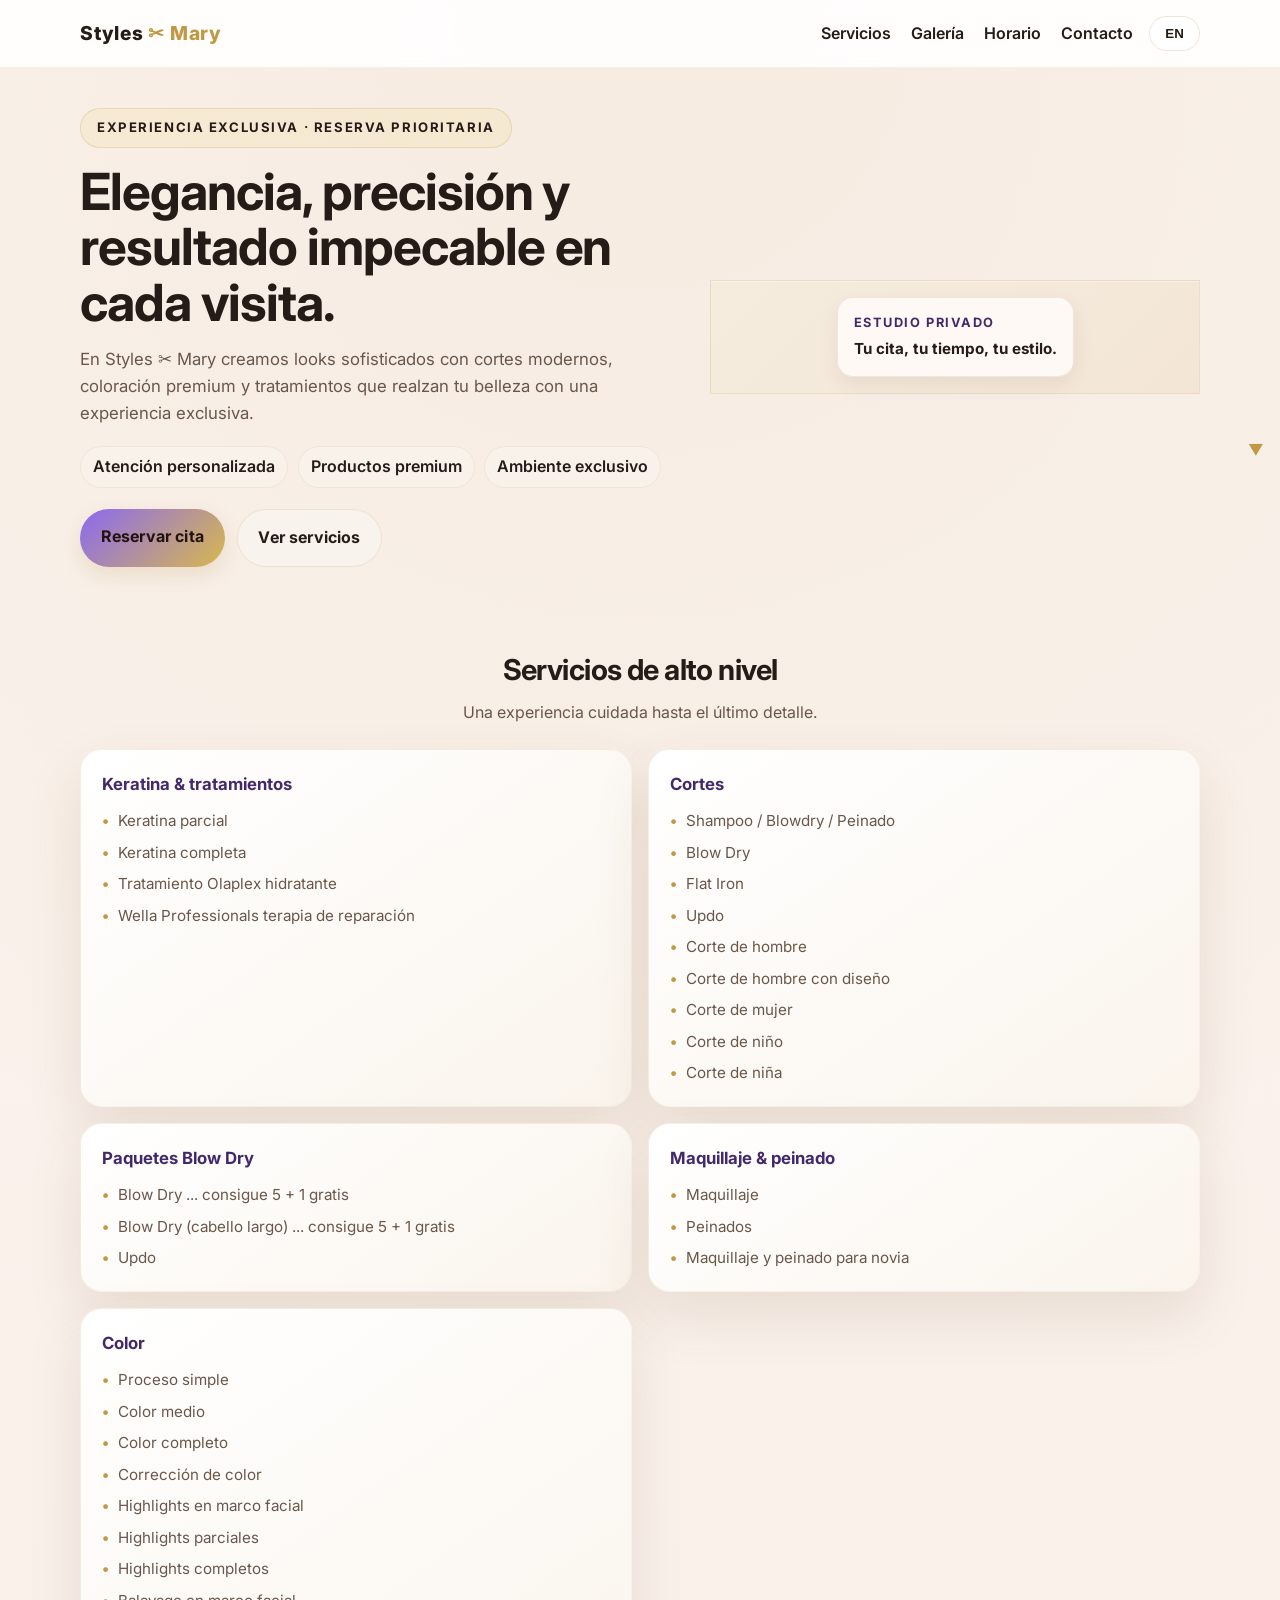
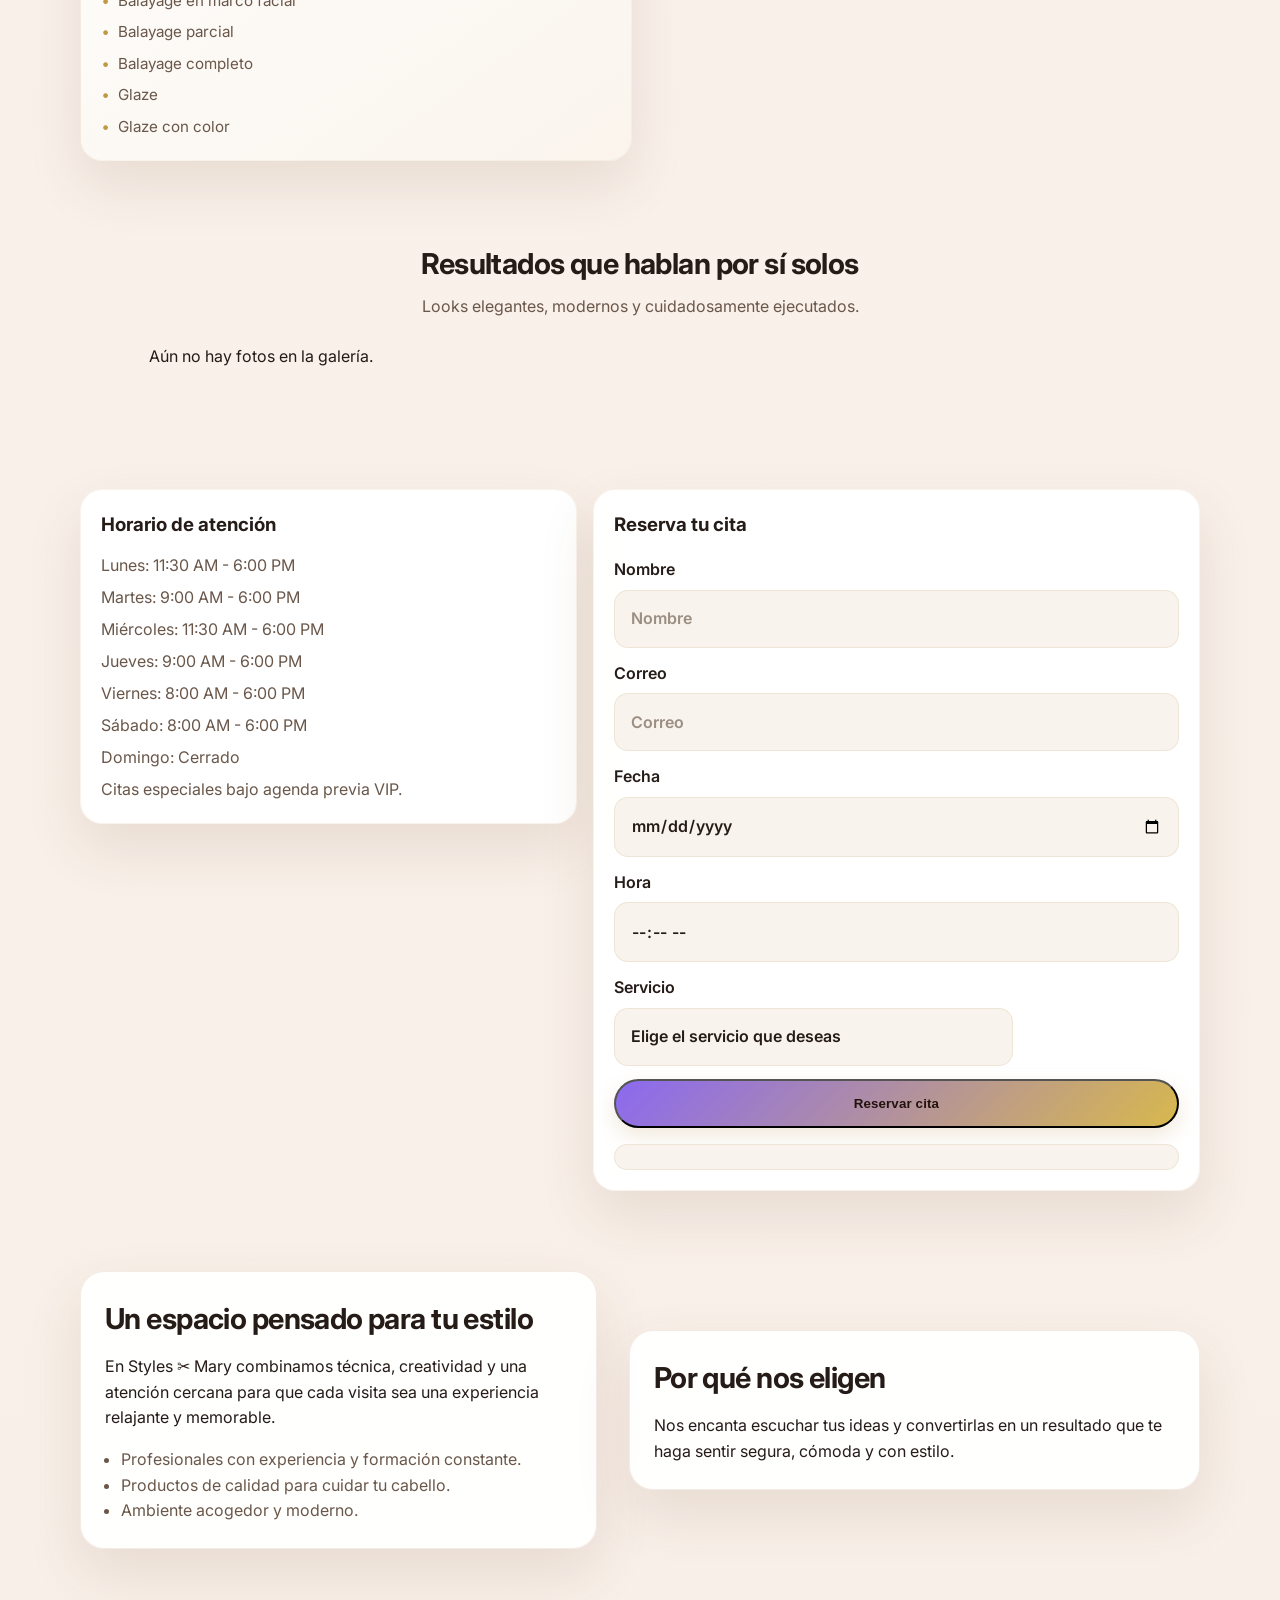
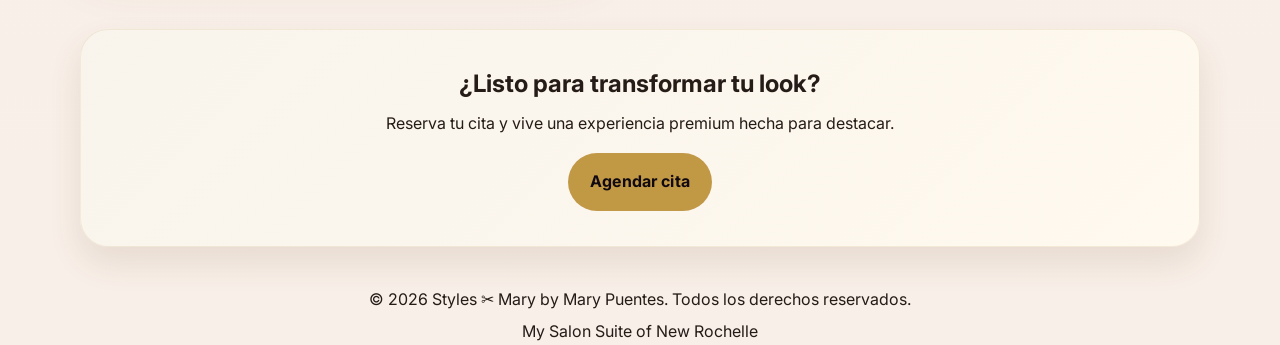
==== commit 20415cef: "Ajustes de horarios y tema de reserva de citas" ====
--- a/frontend/index.html
+++ b/frontend/index.html
@@ -71,18 +71,62 @@
             <h2 data-i18n="sectionTitle1">Servicios de alto nivel</h2>
             <p data-i18n="sectionText1">Una experiencia cuidada hasta el último detalle.</p>
           </div>
-          <div class="cards">
-            <article class="card">
-              <h3 data-i18n="card1Title">Cortes personalizados</h3>
-              <p data-i18n="card1Text">Diseñamos cada corte con precisión para que realce tu esencia y personalidad.</p>
-            </article>
-            <article class="card">
-              <h3 data-i18n="card2Title">Coloración profesional</h3>
-              <p data-i18n="card2Text">Reflejos, balayage y tonos sofisticados con una ejecución impecable.</p>
-            </article>
-            <article class="card">
-              <h3 data-i18n="card3Title">Tratamientos capilares</h3>
-              <p data-i18n="card3Text">Hidratación, reconstrucción y cuidado premium para un cabello brillante y saludable.</p>
+          <div class="service-list-grid">
+            <article class="service-card">
+              <h3 data-i18n="serviceCategory1Title">Keratina & tratamientos</h3>
+              <ul>
+                <li data-i18n="serviceCategory1Item1">Keratina parcial</li>
+                <li data-i18n="serviceCategory1Item2">Keratina completa</li>
+                <li data-i18n="serviceCategory1Item3">Tratamiento Olaplex hidratante</li>
+                <li data-i18n="serviceCategory1Item4">Wella Professionals terapia de reparación</li>
+              </ul>
+            </article>
+            <article class="service-card">
+              <h3 data-i18n="serviceCategory2Title">Cortes</h3>
+              <ul>
+                <li data-i18n="serviceCategory2Item1">Shampoo / Blowdry / Peinado</li>
+                <li data-i18n="serviceCategory2Item2">Blow Dry</li>
+                <li data-i18n="serviceCategory2Item3">Flat Iron</li>
+                <li data-i18n="serviceCategory2Item4">Updo</li>
+                <li data-i18n="serviceCategory2Item5">Corte de hombre</li>
+                <li data-i18n="serviceCategory2Item6">Corte de hombre con diseño</li>
+                <li data-i18n="serviceCategory2Item7">Corte de mujer</li>
+                <li data-i18n="serviceCategory2Item8">Corte de niño</li>
+                <li data-i18n="serviceCategory2Item9">Corte de niña</li>
+              </ul>
+            </article>
+            <article class="service-card">
+              <h3 data-i18n="serviceCategory3Title">Paquetes Blow Dry</h3>
+              <ul>
+                <li data-i18n="serviceCategory3Item1">Blow Dry ... consigue 5 + 1 gratis</li>
+                <li data-i18n="serviceCategory3Item2">Blow Dry (cabello largo) ... consigue 5 + 1 gratis</li>
+                <li data-i18n="serviceCategory3Item3">Updo</li>
+              </ul>
+            </article>
+            <article class="service-card">
+              <h3 data-i18n="serviceCategory4Title">Maquillaje & peinado</h3>
+              <ul>
+                <li data-i18n="serviceCategory4Item1">Maquillaje</li>
+                <li data-i18n="serviceCategory4Item2">Peinados</li>
+                <li data-i18n="serviceCategory4Item3">Maquillaje y peinado para novia</li>
+              </ul>
+            </article>
+            <article class="service-card">
+              <h3 data-i18n="serviceCategory5Title">Color</h3>
+              <ul>
+                <li data-i18n="serviceCategory5Item1">Proceso simple</li>
+                <li data-i18n="serviceCategory5Item2">Color medio</li>
+                <li data-i18n="serviceCategory5Item3">Color completo</li>
+                <li data-i18n="serviceCategory5Item4">Corrección de color</li>
+                <li data-i18n="serviceCategory5Item5">Highlights en marco facial</li>
+                <li data-i18n="serviceCategory5Item6">Highlights parciales</li>
+                <li data-i18n="serviceCategory5Item7">Highlights completos</li>
+                <li data-i18n="serviceCategory5Item8">Balayage en marco facial</li>
+                <li data-i18n="serviceCategory5Item9">Balayage parcial</li>
+                <li data-i18n="serviceCategory5Item10">Balayage completo</li>
+                <li data-i18n="serviceCategory5Item11">Glaze</li>
+                <li data-i18n="serviceCategory5Item12">Glaze con color</li>
+              </ul>
             </article>
           </div>
         </div>
@@ -120,9 +164,14 @@
           <div class="schedule-card">
             <h3 data-i18n="scheduleTitle">Horario de atención</h3>
             <ul>
-              <li data-i18n="scheduleWeekdays">Lunes a Viernes: 9:00 - 20:00</li>
-              <li data-i18n="scheduleSaturday">Sábado: 9:00 - 14:00</li>
+              <li data-i18n="scheduleMonday">Lunes: 11:30 AM - 6:00 PM</li>
+              <li data-i18n="scheduleTuesday">Martes: 9:00 AM - 6:00 PM</li>
+              <li data-i18n="scheduleWednesday">Miércoles: 11:30 AM - 6:00 PM</li>
+              <li data-i18n="scheduleThursday">Jueves: 9:00 AM - 6:00 PM</li>
+              <li data-i18n="scheduleFriday">Viernes: 8:00 AM - 6:00 PM</li>
+              <li data-i18n="scheduleSaturday">Sábado: 8:00 AM - 6:00 PM</li>
               <li data-i18n="scheduleSunday">Domingo: Cerrado</li>
+              <li class="schedule-vip" data-i18n="scheduleVip">Citas especiales bajo agenda previa VIP.</li>
             </ul>
           </div>
           <form class="contact-form" id="reservation-form">
@@ -148,9 +197,36 @@
               <div class="select-wrap">
                 <select name="service" required>
                   <option value="" data-i18n="servicePlaceholder">Elige el servicio que deseas</option>
-                  <option value="Corte personalizado" data-i18n="serviceOpt1">Corte personalizado</option>
-                  <option value="Coloración profesional" data-i18n="serviceOpt2">Coloración profesional</option>
-                  <option value="Tratamiento capilar" data-i18n="serviceOpt3">Tratamiento capilar</option>
+                  <option value="Keratina parcial" data-i18n="serviceOpt1">Keratina parcial</option>
+                  <option value="Keratina completa" data-i18n="serviceOpt2">Keratina completa</option>
+                  <option value="Tratamiento Olaplex hidratante" data-i18n="serviceOpt3">Tratamiento Olaplex hidratante</option>
+                  <option value="Wella Professionals terapia de reparación" data-i18n="serviceOpt4">Wella Professionals terapia de reparación</option>
+                  <option value="Shampoo / Blowdry / Peinado" data-i18n="serviceOpt5">Shampoo / Blowdry / Peinado</option>
+                  <option value="Blow Dry" data-i18n="serviceOpt6">Blow Dry</option>
+                  <option value="Flat Iron" data-i18n="serviceOpt7">Flat Iron</option>
+                  <option value="Updo" data-i18n="serviceOpt8">Updo</option>
+                  <option value="Corte de hombre" data-i18n="serviceOpt9">Corte de hombre</option>
+                  <option value="Corte de hombre con diseño" data-i18n="serviceOpt10">Corte de hombre con diseño</option>
+                  <option value="Corte de mujer" data-i18n="serviceOpt11">Corte de mujer</option>
+                  <option value="Corte de niño" data-i18n="serviceOpt12">Corte de niño</option>
+                  <option value="Corte de niña" data-i18n="serviceOpt13">Corte de niña</option>
+                  <option value="Blow Dry ... consigue 5 + 1 gratis" data-i18n="serviceOpt14">Blow Dry ... consigue 5 + 1 gratis</option>
+                  <option value="Blow Dry (cabello largo) ... consigue 5 + 1 gratis" data-i18n="serviceOpt15">Blow Dry (cabello largo) ... consigue 5 + 1 gratis</option>
+                  <option value="Maquillaje" data-i18n="serviceOpt16">Maquillaje</option>
+                  <option value="Peinados" data-i18n="serviceOpt17">Peinados</option>
+                  <option value="Maquillaje y peinado para novia" data-i18n="serviceOpt18">Maquillaje y peinado para novia</option>
+                  <option value="Proceso simple" data-i18n="serviceOpt19">Proceso simple</option>
+                  <option value="Color medio" data-i18n="serviceOpt20">Color medio</option>
+                  <option value="Color completo" data-i18n="serviceOpt21">Color completo</option>
+                  <option value="Corrección de color" data-i18n="serviceOpt22">Corrección de color</option>
+                  <option value="Highlights en marco facial" data-i18n="serviceOpt23">Highlights en marco facial</option>
+                  <option value="Highlights parciales" data-i18n="serviceOpt24">Highlights parciales</option>
+                  <option value="Highlights completos" data-i18n="serviceOpt25">Highlights completos</option>
+                  <option value="Balayage en marco facial" data-i18n="serviceOpt26">Balayage en marco facial</option>
+                  <option value="Balayage parcial" data-i18n="serviceOpt27">Balayage parcial</option>
+                  <option value="Balayage completo" data-i18n="serviceOpt28">Balayage completo</option>
+                  <option value="Glaze" data-i18n="serviceOpt29">Glaze</option>
+                  <option value="Glaze con color" data-i18n="serviceOpt30">Glaze con color</option>
                 </select>
                 <span class="select-arrow">▼</span>
               </div>
--- a/frontend/styles.css
+++ b/frontend/styles.css
@@ -262,6 +262,47 @@
   gap: 1rem;
 }
 
+.service-list-grid {
+  display: grid;
+  grid-template-columns: repeat(2, minmax(0, 1fr));
+  gap: 1rem;
+}
+
+.service-card {
+  background: linear-gradient(145deg, rgba(255,255,255,0.98), rgba(250, 244, 236, 0.98));
+  border: 1px solid rgba(193, 156, 96, 0.12);
+  border-radius: 22px;
+  padding: 1.3rem;
+  box-shadow: var(--shadow);
+}
+
+.service-card h3 {
+  margin-bottom: 0.7rem;
+  color: var(--primary-dark);
+  font-size: 1.05rem;
+}
+
+.service-card ul {
+  list-style: none;
+  display: grid;
+  gap: 0.45rem;
+  color: var(--muted);
+  font-size: 0.95rem;
+}
+
+.service-card li {
+  padding-left: 1rem;
+  position: relative;
+}
+
+.service-card li::before {
+  content: "•";
+  position: absolute;
+  left: 0;
+  color: var(--accent);
+  font-weight: 700;
+}
+
 .card {
   background: linear-gradient(145deg, rgba(255,255,255,0.98), rgba(250, 244, 236, 0.98));
   border: 1px solid rgba(193, 156, 96, 0.12);
@@ -416,9 +457,26 @@
 }
 
 .form-message {
-  min-height: 1.2rem;
+  min-height: 1.4rem;
+  margin-top: 0.2rem;
+  padding: 0.75rem 0.9rem;
+  border-radius: 14px;
   color: var(--primary-dark);
   font-weight: 600;
+  background: rgba(248, 243, 236, 0.95);
+  border: 1px solid rgba(193, 156, 96, 0.16);
+}
+
+.form-message.success {
+  color: #35663f;
+  background: #f1f9ef;
+  border-color: #b8d9b0;
+}
+
+.form-message.error {
+  color: #9b2d2d;
+  background: #fff2f2;
+  border-color: #efb8b8;
 }
 
 .about {
@@ -473,7 +531,8 @@
   .cards,
   .gallery-grid,
   .testimonial-grid,
-  .info-grid {
+  .info-grid,
+  .service-list-grid {
     grid-template-columns: 1fr;
   }
 
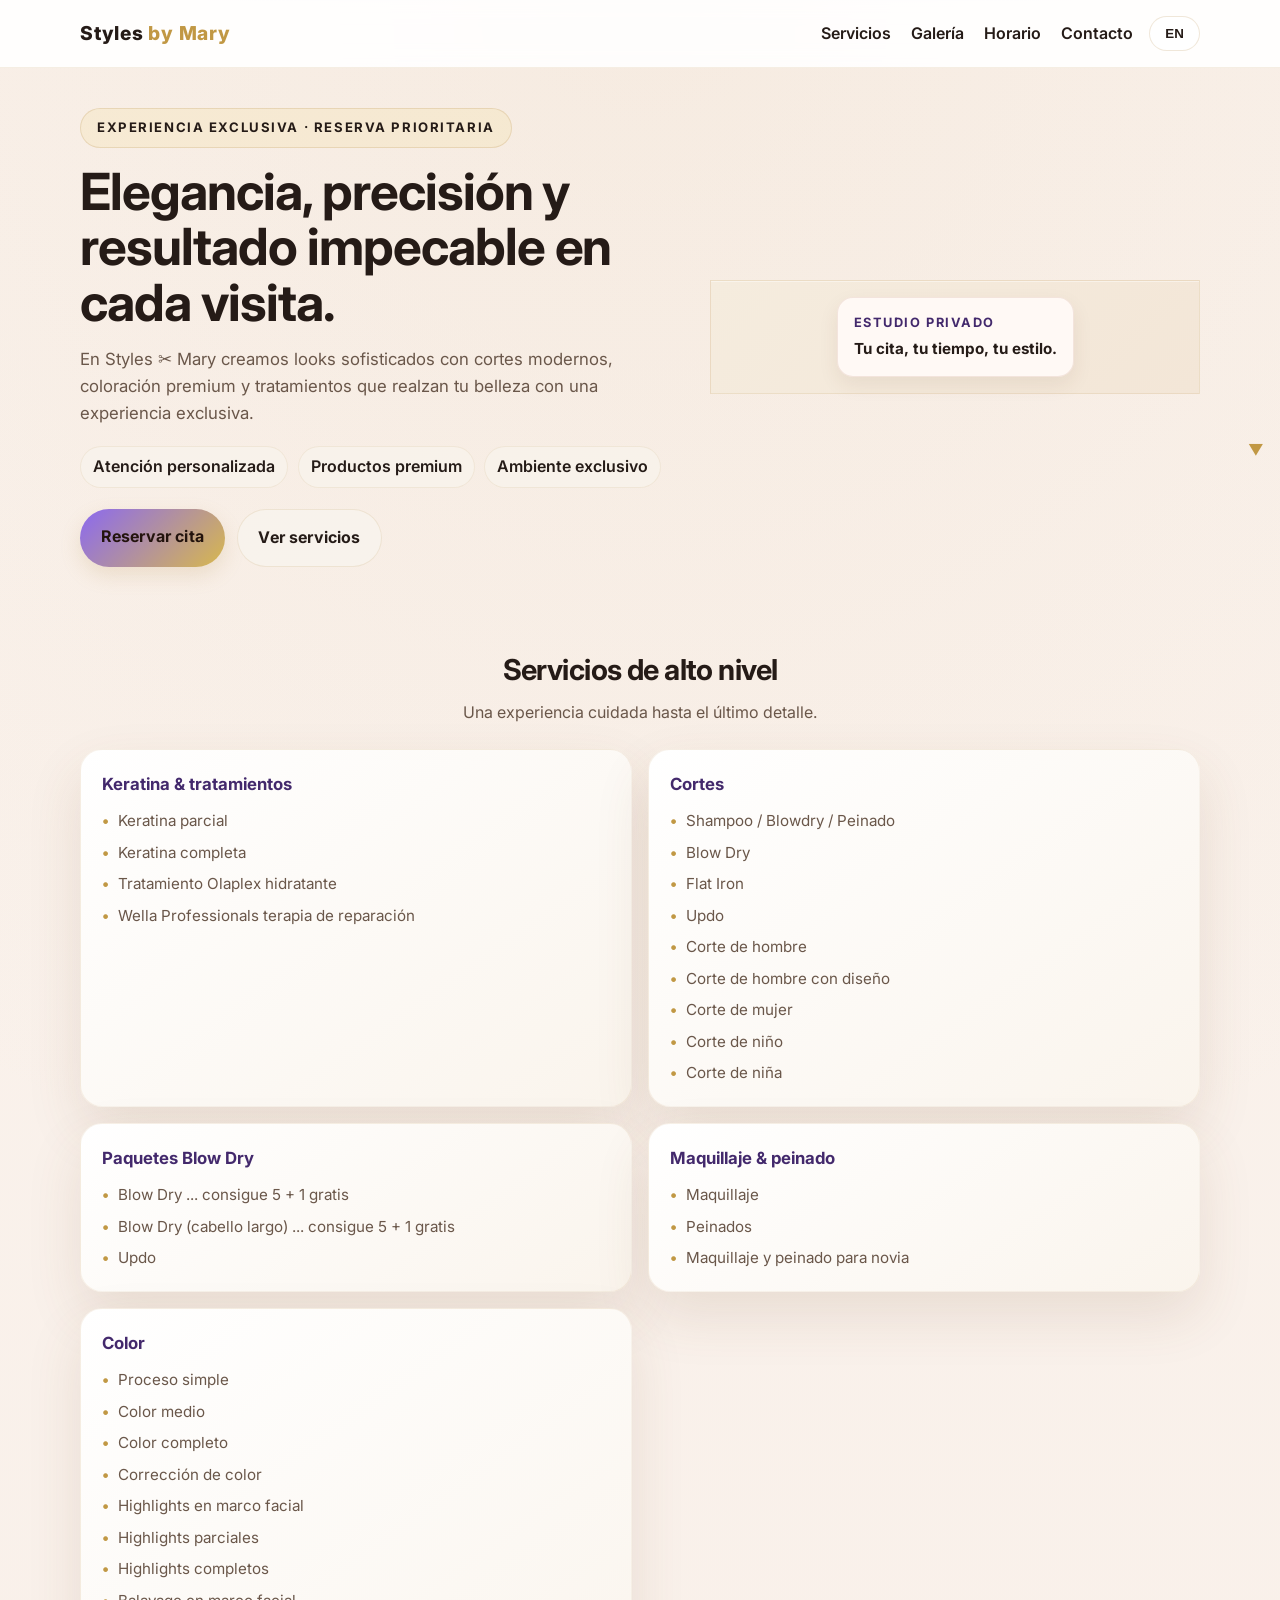
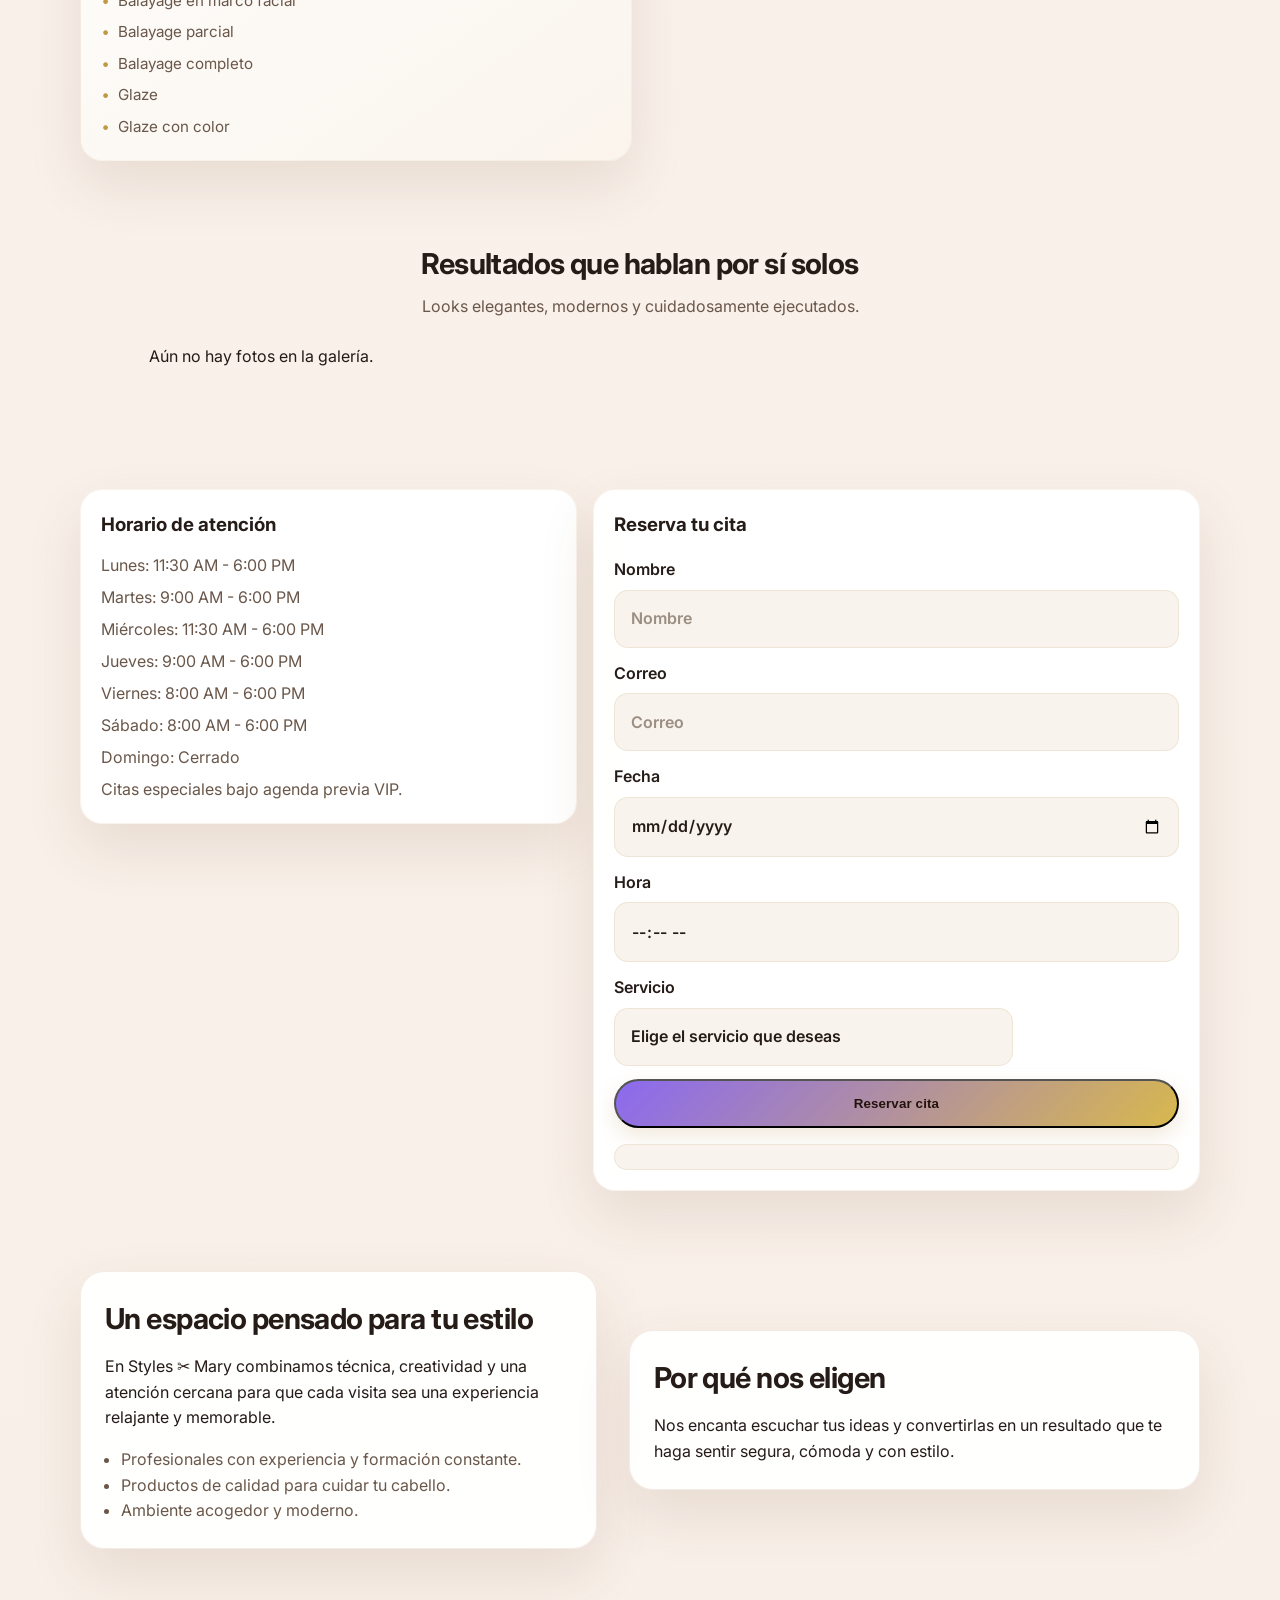
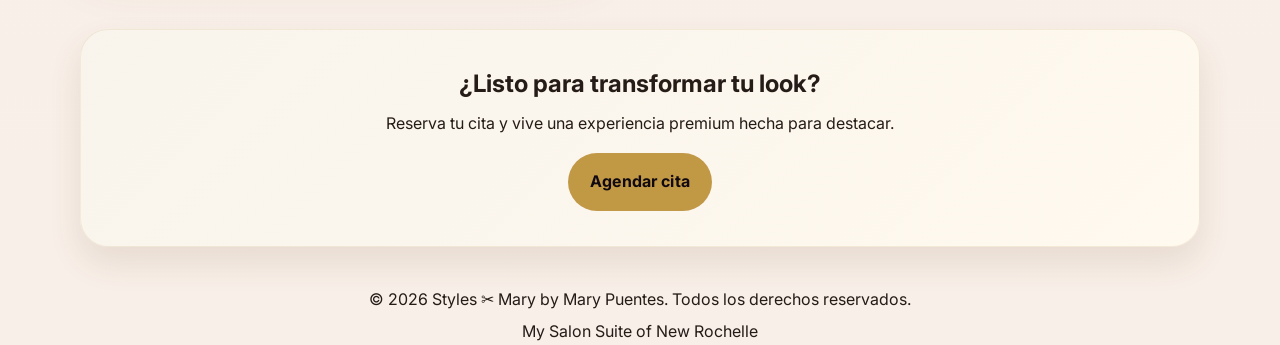
==== commit 37f0ba6f: "Ajustes en el titulo de la pagina web" ====
--- a/frontend/index.html
+++ b/frontend/index.html
@@ -3,7 +3,7 @@
   <head>
     <meta charset="UTF-8" />
     <meta name="viewport" content="width=device-width, initial-scale=1.0" />
-    <title data-i18n="titleTag">Styles ✂ Mary | Salón premium de Mary Puentes</title>
+    <title>Styles by Mary | Premium Salon by Mary Puentes</title>
     <meta
       name="description"
       content="Styles ✂ Mary es un salón premium de Mary Puentes con cortes, color y tratamientos exclusivos."
@@ -21,7 +21,7 @@
     <header>
       <div class="container">
         <nav>
-          <a href="#" class="brand">Styles <span>✂ Mary</span></a>
+          <a href="#" class="brand">Styles <span>by Mary</span></a>
           <div class="nav-actions">
             <div class="nav-links">
               <a href="#servicios" data-i18n="services">Servicios</a>
@@ -42,7 +42,7 @@
             <div class="hero-badge" data-i18n="badge">Experiencia premium · Reserva exclusiva</div>
             <h1 data-i18n="title">Estilo, lujo y resultados impecables con Mary Puentes.</h1>
             <p data-i18n="description">
-              En Styles ✂ Mary, Mary Puentes crea looks premium con cortes modernos, coloración de alto impacto y tratamientos exclusivos.
+              En Styles by Mary, Mary Puentes crea looks premium con cortes modernos, coloración de alto impacto y tratamientos exclusivos.
             </p>
             <div class="hero-highlights">
               <span class="highlight-pill" data-i18n="highlight1">Atención personalizada</span>
